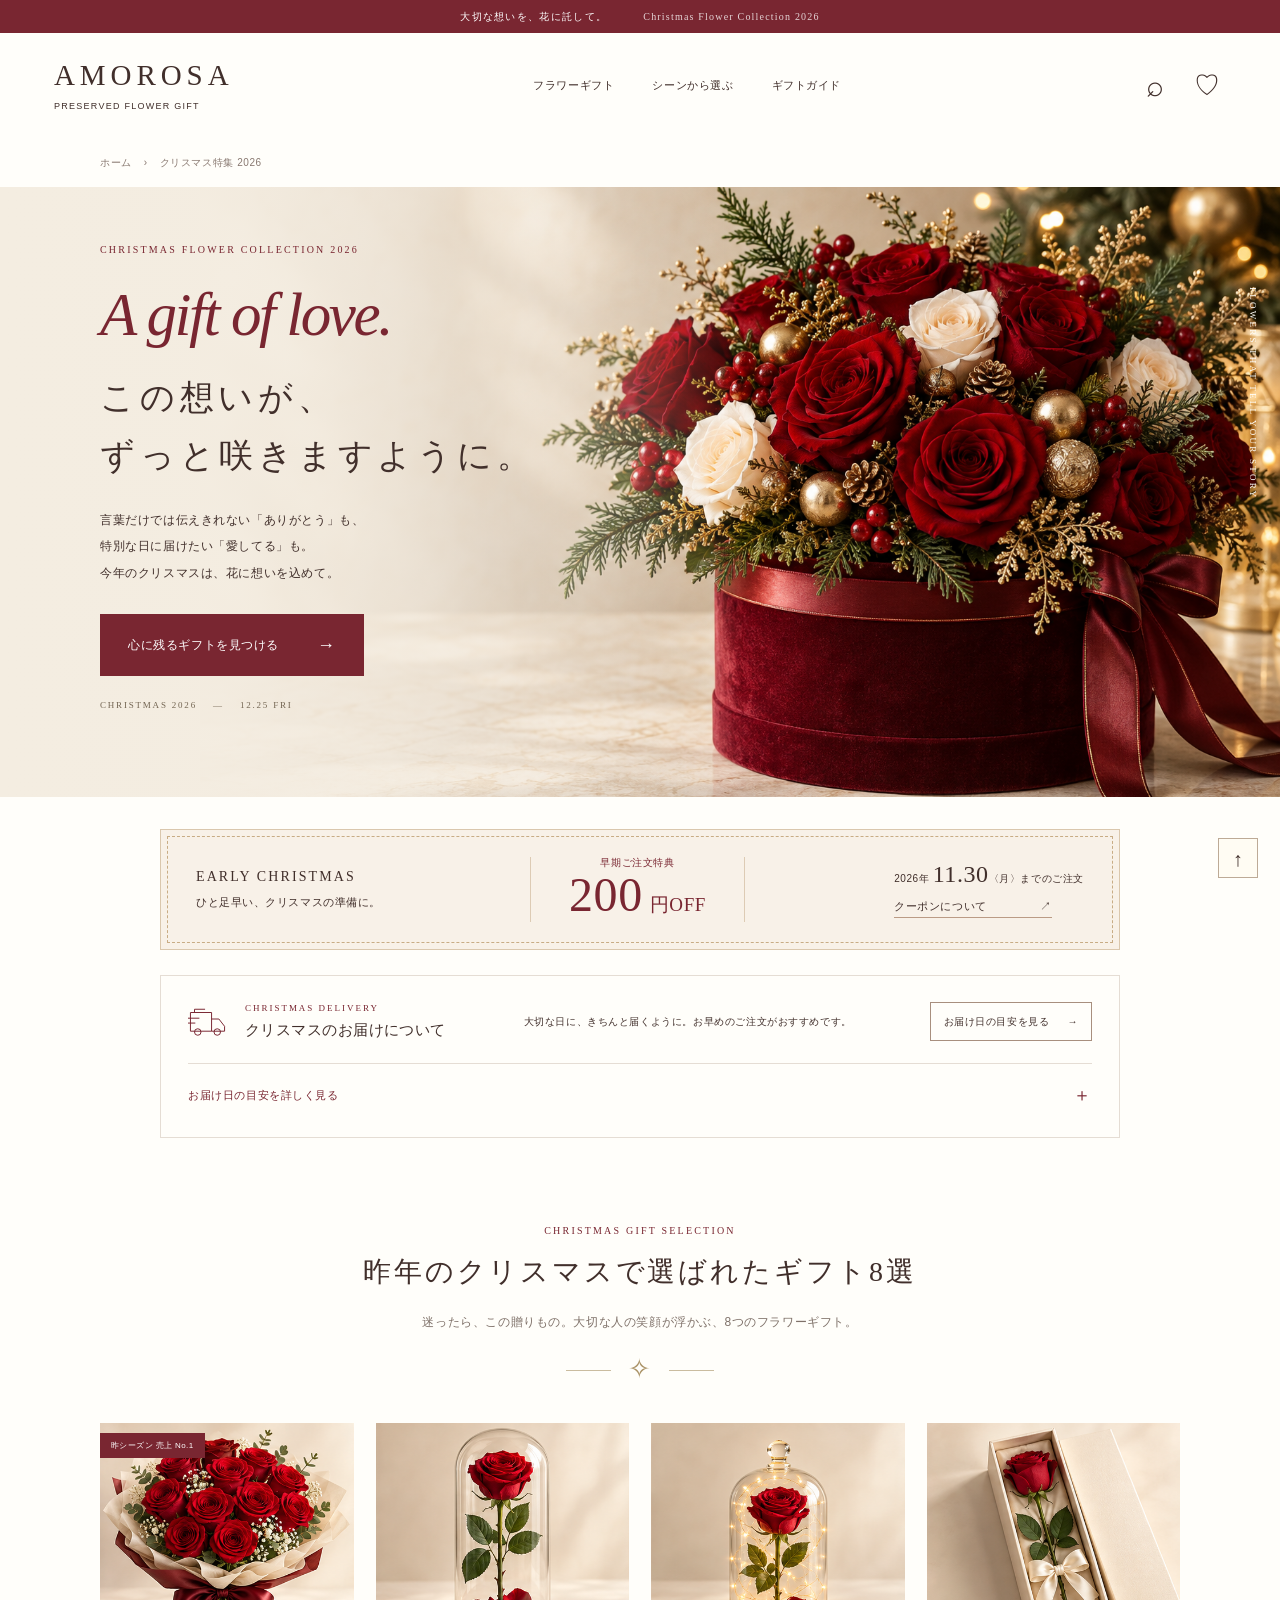
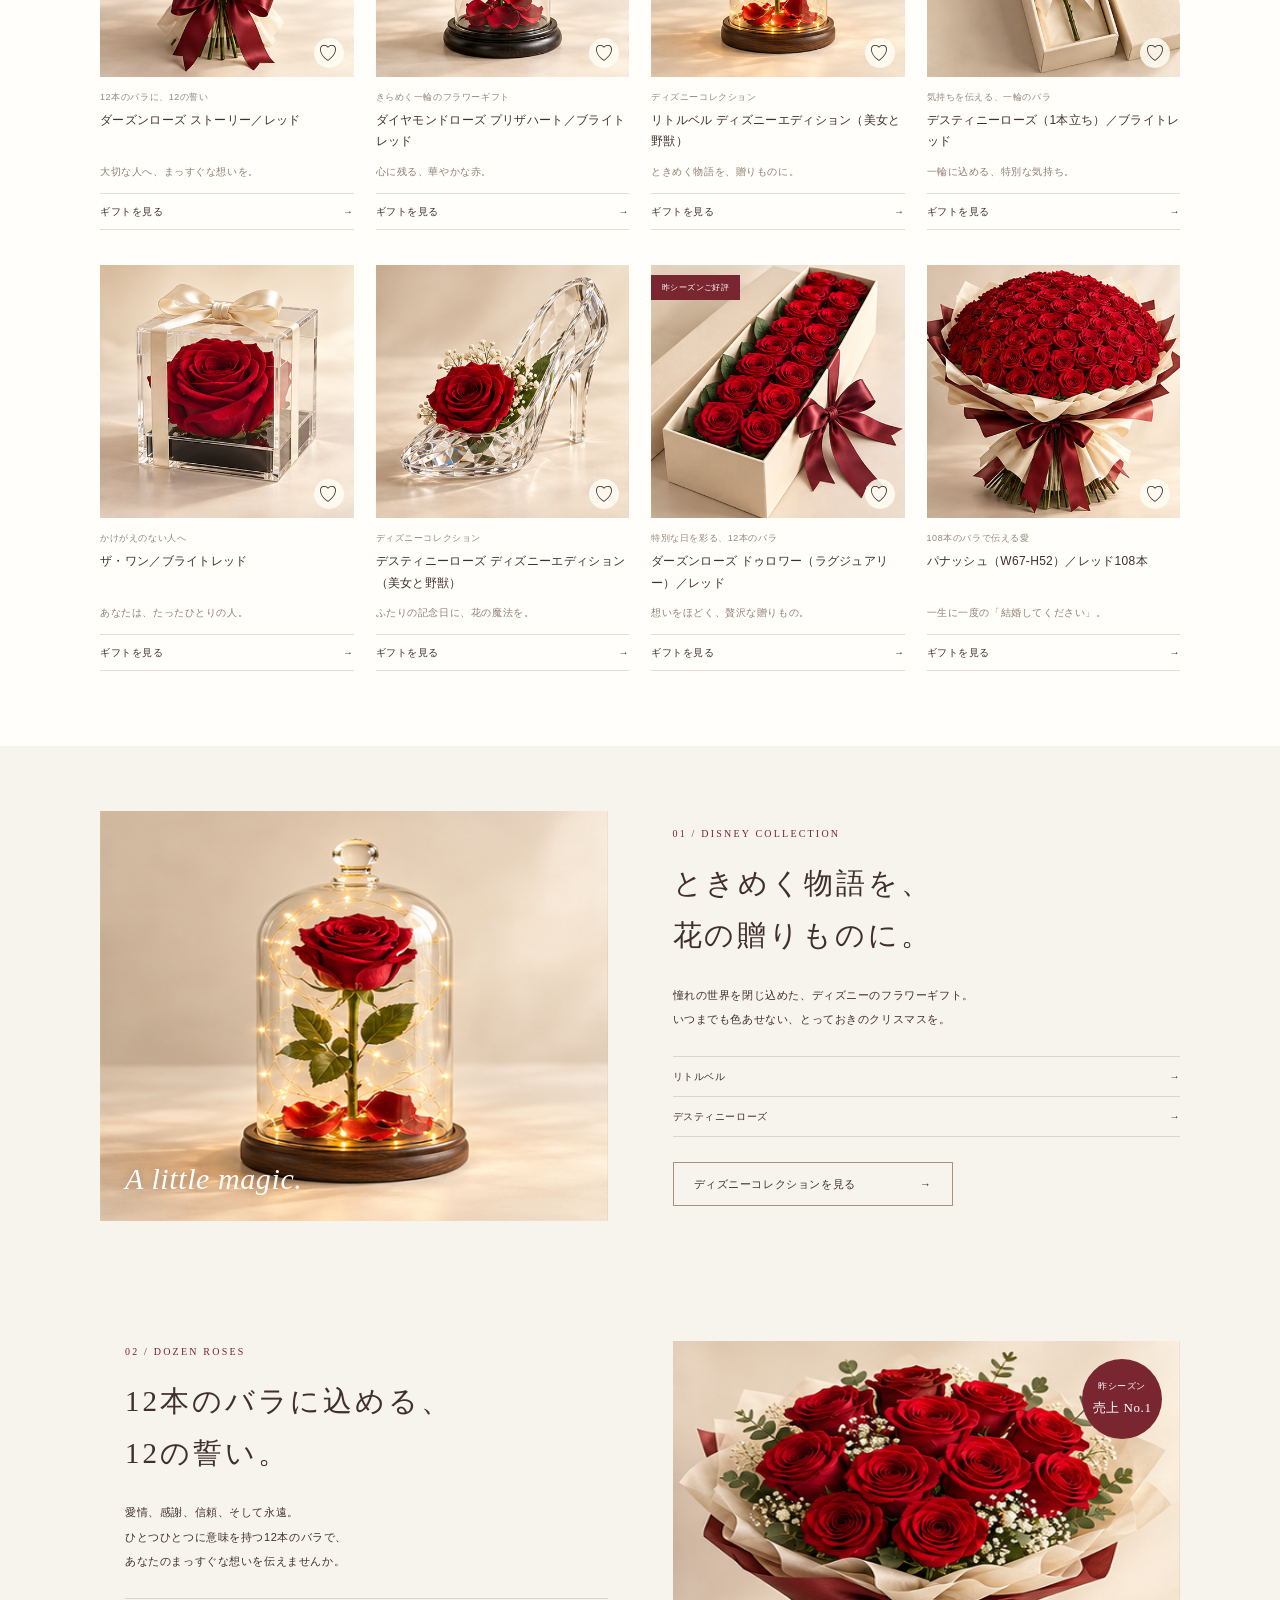
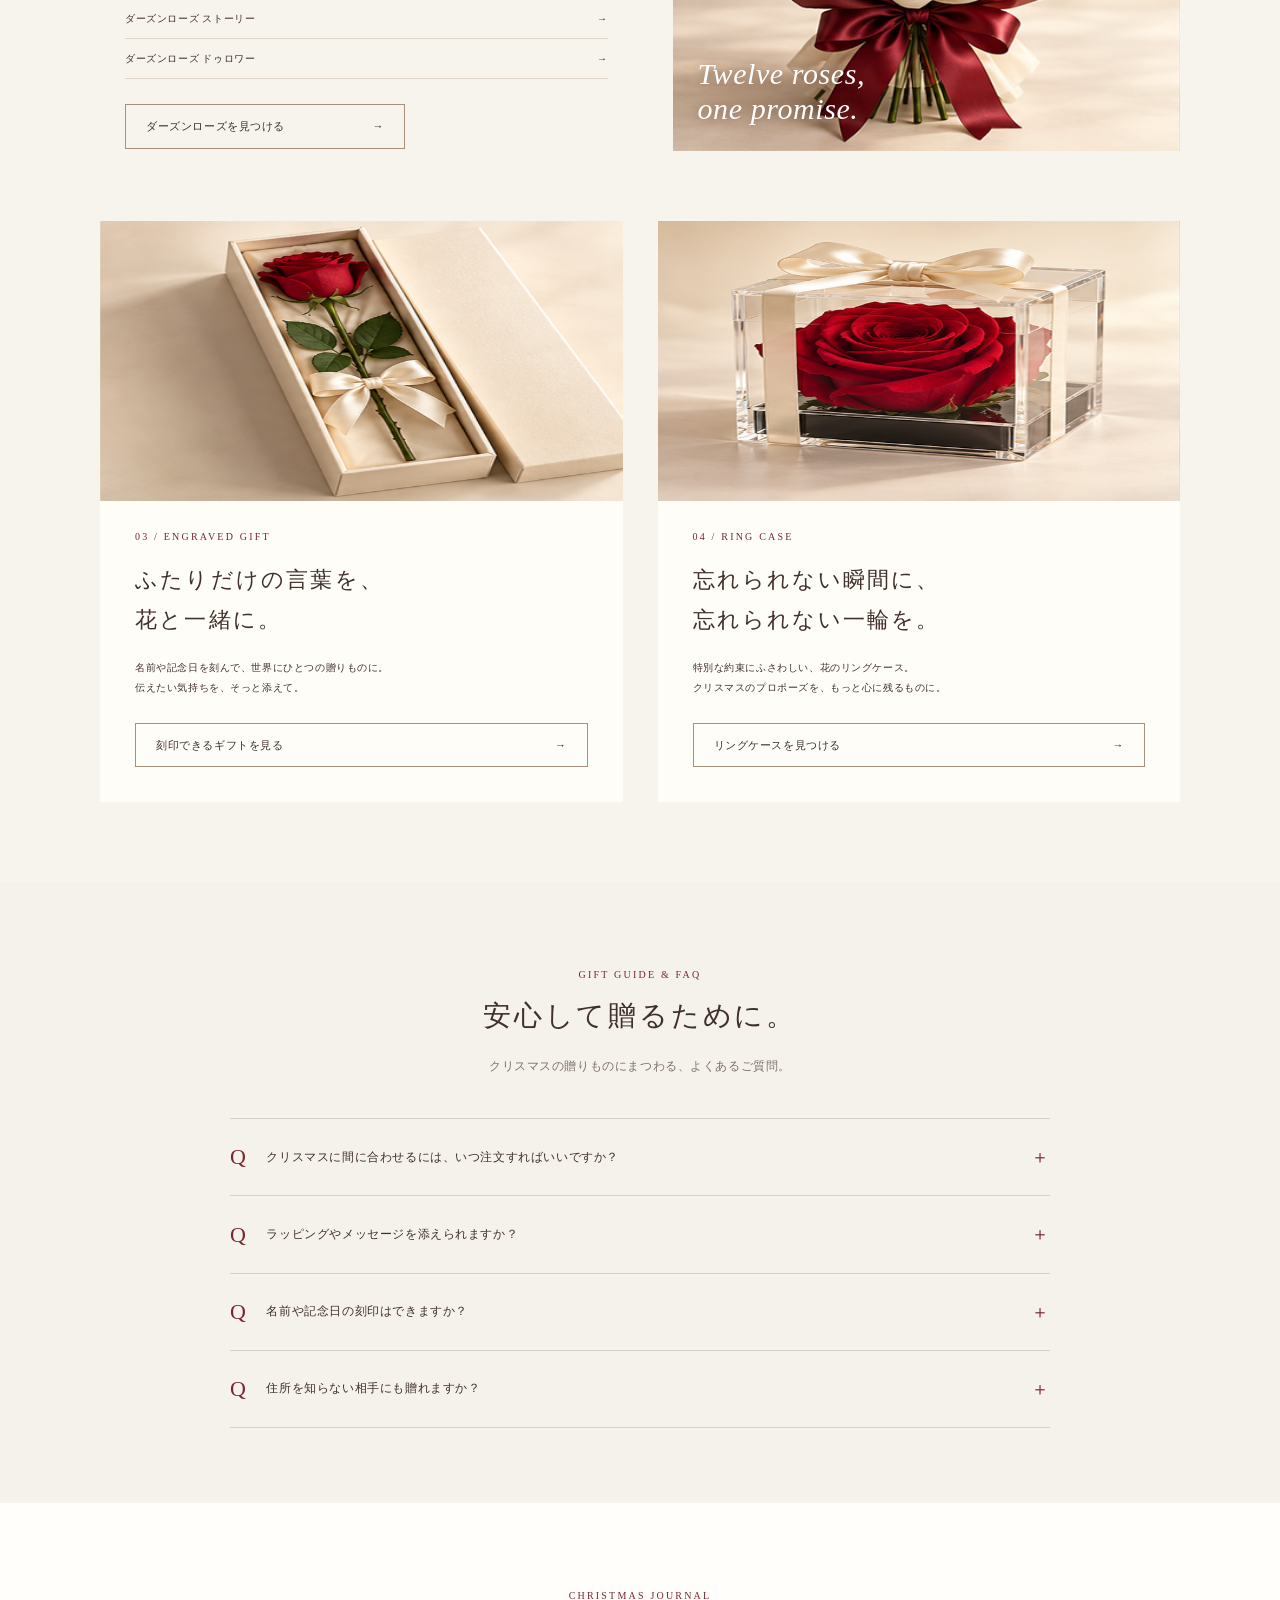
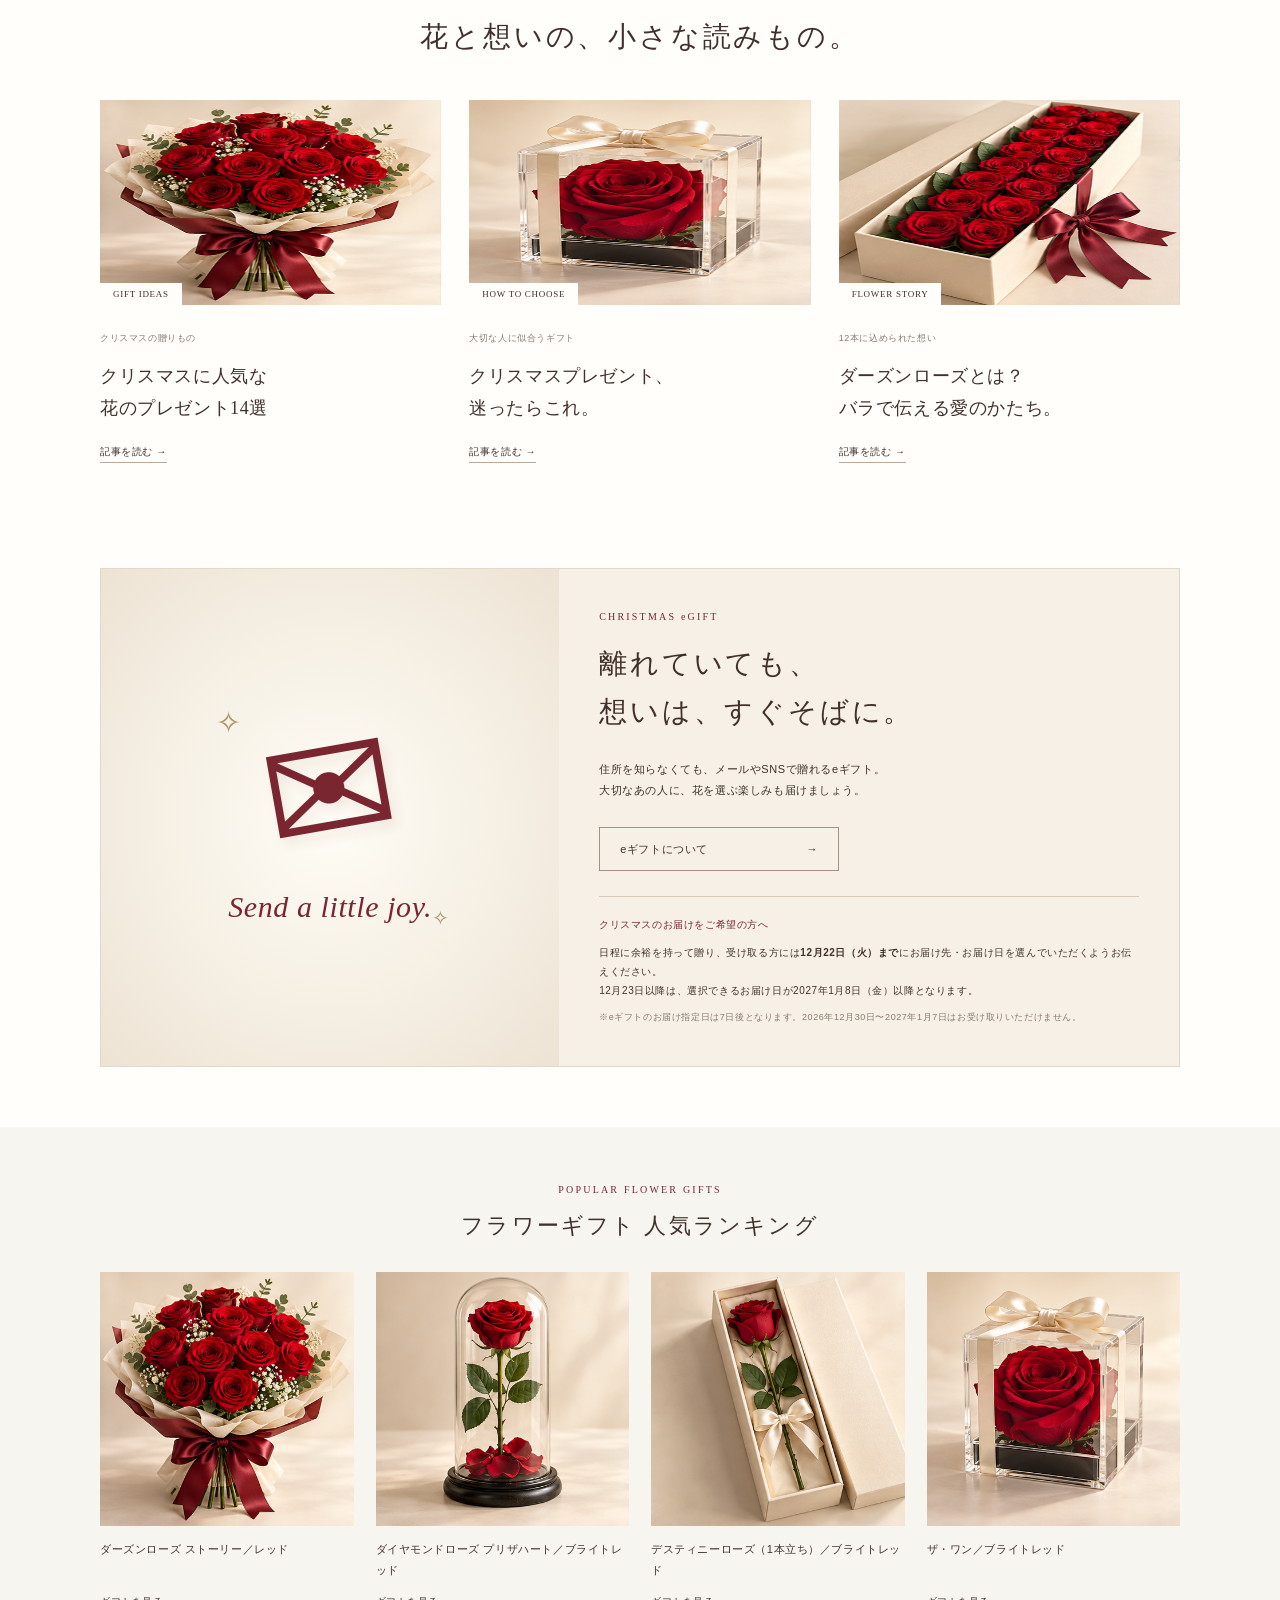
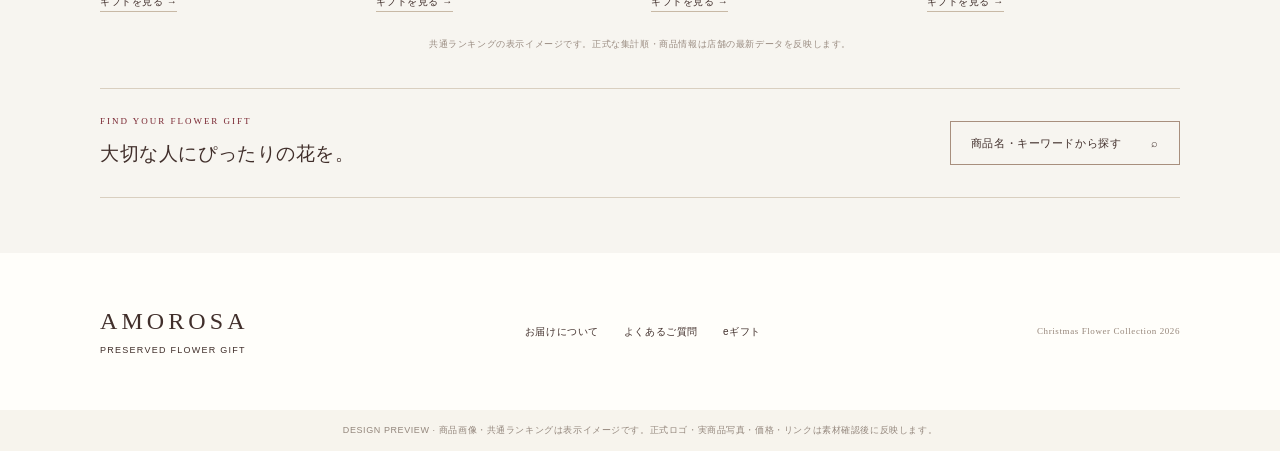
==== christmas-2026/index.html @ 13a24ecc "Add Christmas 2026 design and PC download package" ====
<!doctype html>
<html lang="ja">
<head>
  <meta charset="utf-8"><meta name="viewport" content="width=device-width,initial-scale=1">
  <title>クリスマスフラワーコレクション 2026｜AMOROSA</title>
  <meta name="description" content="大切な人に、心に残る花の贈りもの。クリスマスに選ばれたフラワーギフト8選から、特別な一輪まで。">
  <link rel="stylesheet" href="style.css"><script src="app.js" defer></script>
</head>
<body>
  <div class="announcement">大切な想いを、花に託して。 <span>Christmas Flower Collection 2026</span></div>
  <header class="site-header"><a class="wordmark" href="#top" aria-label="AMOROSA トップ">AMOROSA<span>PRESERVED FLOWER GIFT</span></a><nav aria-label="サイトメニュー"><a href="#gifts">フラワーギフト</a><a href="#disney">シーンから選ぶ</a><a href="#guide">ギフトガイド</a></nav><div class="header-actions"><button class="icon-button" aria-label="ページ内の商品を探す" data-search>⌕</button><button class="icon-button heart" aria-label="お気に入りを表示" data-favorites>♡<span id="favorite-count" hidden>0</span></button></div></header>
  <main id="top">
    <div class="breadcrumb wrap"><a href="#top">ホーム</a><span>›</span>クリスマス特集 2026</div>
    <section class="hero" aria-labelledby="hero-title"><div class="hero-photo"></div><div class="hero-copy"><p class="eyebrow">CHRISTMAS FLOWER COLLECTION 2026</p><p class="hero-script">A gift of love.</p><h1 id="hero-title">この想いが、<br>ずっと咲きますように。</h1><p class="hero-description">言葉だけでは伝えきれない「ありがとう」も、<br>特別な日に届けたい「愛してる」も。<br>今年のクリスマスは、花に想いを込めて。</p><a class="button red" href="#gifts">心に残るギフトを見つける <span>→</span></a><p class="hero-small">CHRISTMAS 2026 <span>—</span> 12.25 FRI</p></div><div class="vertical-note">FLOWERS THAT TELL YOUR STORY</div></section>
    <section class="coupon wrap" id="coupon" aria-label="早期特典クーポン"><div class="coupon-label">EARLY CHRISTMAS<span>ひと足早い、クリスマスの準備に。</span></div><div class="coupon-value"><span>早期ご注文特典</span><strong>200<small>円OFF</small></strong></div><div class="coupon-end"><p>2026年 <b>11.30</b>〈月〉までのご注文</p><button class="text-button" data-modal="coupon">クーポンについて <span>↗</span></button></div></section>
    <section class="delivery wrap" id="delivery"><div class="delivery-heading"><svg viewBox="0 0 48 40" aria-hidden="true"><path d="M3 8h26v23H3zm26 8h9l7 9v6H29M8 8V4h13M0 15h14M0 21h9"/><circle cx="12" cy="32" r="4"/><circle cx="36" cy="32" r="4"/></svg><div><p class="eyebrow">CHRISTMAS DELIVERY</p><h2>クリスマスのお届けについて</h2></div></div><p>大切な日に、きちんと届くように。<br class="mobile-only">お早めのご注文がおすすめです。</p><a class="outline-button" href="#delivery-details" data-delivery-open>お届け日の目安を見る <span>→</span></a><div id="express-note" class="express-note" hidden>お急ぎ便のご案内を掲載しています。対象地域・受付時間をご確認ください。<a href="#delivery-details" data-delivery-open>詳細を見る →</a></div><details class="delivery-disclosure" id="delivery-details"><summary>お届け日の目安を詳しく見る <span>＋</span></summary><p class="delivery-intro">12月25日（金）のお届けをご希望の方へ、ご注文日の目安をご案内します。</p><div class="delivery-table"><div class="table-caption"><h3>通常便のお届け目安</h3><span>12月25日（金）お届けの場合</span></div><div class="table-row"><span>お届け日を指定する</span><strong>12月20日（日）まで</strong><span>のご注文</span></div><div class="table-row"><span>お届け日を指定しない <small>お届けに1日かかる地域</small></span><strong>12月22日（火）</strong><span>のご注文</span></div><div class="table-row"><span>お届け日を指定しない <small>お届けに2日かかる地域</small></span><strong>12月21日（月）</strong><span>のご注文</span></div></div><div id="express-details" class="express-table" hidden><h3>お急ぎ便のお届け目安</h3><p>お届けに1日かかる地域：<b>12月24日（木）午前11時まで</b>のご注文</p><p>お届けに2日かかる地域：<b>12月23日（水）午前11時まで</b>のご注文</p></div><p class="fine-print">※上記は現時点での目安です。正式な受付日程は確定後にご案内します。<br>※お届けに3〜6日かかる遠隔地は、上記より前のご注文が必要です。地域・商品・配送状況により異なりますので、ご注文時に最新の情報をご確認ください。</p></details></section>
    <section class="gifts section wrap" id="gifts"><div class="section-title"><p class="eyebrow">CHRISTMAS GIFT SELECTION</p><h2>昨年のクリスマスで選ばれた<br class="mobile-only">ギフト8選</h2><p>迷ったら、この贈りもの。大切な人の笑顔が浮かぶ、8つのフラワーギフト。</p><span class="ornament">✧</span></div><div class="product-grid" id="gift-grid"></div></section>
    <div class="collections" id="collections">
      <section class="collection-section wrap" id="disney" data-collection="disney"><div class="collection-visual disney-visual"><div class="sprite tile-2"></div><span class="visual-word">A little magic.</span></div><div class="collection-copy"><p class="eyebrow">01 / DISNEY COLLECTION</p><h2>ときめく物語を、<br>花の贈りものに。</h2><p>憧れの世界を閉じ込めた、ディズニーのフラワーギフト。<br>いつまでも色あせない、とっておきのクリスマスを。</p><div class="mini-products"><button data-product="2">リトルベル <span>→</span></button><button data-modal="destiny">デスティニーローズ <span>→</span></button></div><button class="outline-button" data-modal="disney">ディズニーコレクションを見る <span>→</span></button></div></section>
      <section class="collection-section wrap reversed" id="dozen" data-collection="dozen"><div class="collection-visual"><div class="sprite tile-0"></div><span class="visual-word">Twelve roses,<br>one promise.</span><span class="collection-badge">昨シーズン<br><b>売上 No.1</b></span></div><div class="collection-copy"><p class="eyebrow">02 / DOZEN ROSES</p><h2>12本のバラに込める、<br>12の誓い。</h2><p>愛情、感謝、信頼、そして永遠。<br>ひとつひとつに意味を持つ12本のバラで、<br>あなたのまっすぐな想いを伝えませんか。</p><div class="mini-products"><button data-product="0">ダーズンローズ ストーリー <span>→</span></button><button data-product="6">ダーズンローズ ドゥロワー <span>→</span></button></div><button class="outline-button" data-modal="dozen">ダーズンローズを見つける <span>→</span></button></div></section>
      <section class="personal-section wrap" id="personal"><div class="personal-card"><div class="personal-photo"><div class="sprite tile-3"></div></div><div class="personal-copy"><p class="eyebrow">03 / ENGRAVED GIFT</p><h2>ふたりだけの言葉を、<br>花と一緒に。</h2><p>名前や記念日を刻んで、世界にひとつの贈りものに。<br>伝えたい気持ちを、そっと添えて。</p><button class="outline-button" data-modal="engraving">刻印できるギフトを見る <span>→</span></button></div></div><div class="personal-card"><div class="personal-photo"><div class="sprite tile-4"></div></div><div class="personal-copy"><p class="eyebrow">04 / RING CASE</p><h2>忘れられない瞬間に、<br>忘れられない一輪を。</h2><p>特別な約束にふさわしい、花のリングケース。<br>クリスマスのプロポーズを、もっと心に残るものに。</p><button class="outline-button" data-modal="ring">リングケースを見つける <span>→</span></button></div></div></section>
    </div>
    <section class="guide section" id="guide"><div class="wrap"><div class="section-title"><p class="eyebrow">GIFT GUIDE & FAQ</p><h2>安心して贈るために。</h2><p>クリスマスの贈りものにまつわる、よくあるご質問。</p></div><div class="faq-list"><details><summary>クリスマスに間に合わせるには、いつ注文すればいいですか？<span>＋</span></summary><p>お届け日指定の有無と地域により異なります。上記のお届け目安をご確認のうえ、余裕を持ってご注文ください。刻印・名入れ商品は制作日数も必要なため、商品ごとの案内もご確認ください。</p></details><details><summary>ラッピングやメッセージを添えられますか？<span>＋</span></summary><p>対応できるラッピングやメッセージサービスは商品により異なります。商品ごとのご案内と、ご注文時の選択項目をご確認ください。</p></details><details><summary>名前や記念日の刻印はできますか？<span>＋</span></summary><p>刻印に対応したギフトをご用意しています。文字数や制作日数は商品によって異なります。刻印・名入れをご希望の方は、日程に余裕を持ってお選びください。</p></details><details><summary>住所を知らない相手にも贈れますか？<span>＋</span></summary><p>対象商品のeギフトをご利用いただけます。クリスマスのお届けをご希望の方は、受け取る方にも早めにお届け先・お届け日を選んでいただくようお伝えください。<a href="#egift">eギフトのご案内を見る →</a></p></details></div></div></section>
    <section class="journal section wrap" id="journal"><div class="section-title"><p class="eyebrow">CHRISTMAS JOURNAL</p><h2>花と想いの、小さな読みもの。</h2></div><div class="journal-grid"><button class="journal-card" data-modal="article-flowers"><div class="journal-image"><div class="sprite tile-0"></div><span>GIFT IDEAS</span></div><div class="journal-copy"><small>クリスマスの贈りもの</small><h3>クリスマスに人気な<br>花のプレゼント14選</h3><span class="article-arrow">記事を読む →</span></div></button><button class="journal-card" data-modal="article-choose"><div class="journal-image"><div class="sprite tile-4"></div><span>HOW TO CHOOSE</span></div><div class="journal-copy"><small>大切な人に似合うギフト</small><h3>クリスマスプレゼント、<br>迷ったらこれ。</h3><span class="article-arrow">記事を読む →</span></div></button><button class="journal-card" data-modal="article-dozen"><div class="journal-image"><div class="sprite tile-6"></div><span>FLOWER STORY</span></div><div class="journal-copy"><small>12本に込められた想い</small><h3>ダーズンローズとは？<br>バラで伝える愛のかたち。</h3><span class="article-arrow">記事を読む →</span></div></button></div></section>
    <section class="egift wrap" id="egift"><div class="egift-visual"><span class="envelope">✉</span><span class="egift-script">Send a little joy.</span></div><div class="egift-copy"><p class="eyebrow">CHRISTMAS eGIFT</p><h2>離れていても、<br>想いは、すぐそばに。</h2><p>住所を知らなくても、メールやSNSで贈れるeギフト。<br>大切なあの人に、花を選ぶ楽しみも届けましょう。</p><button class="outline-button" data-modal="egift">eギフトについて <span>→</span></button><div class="egift-note"><b>クリスマスのお届けをご希望の方へ</b><p>日程に余裕を持って贈り、受け取る方には<b>12月22日（火）まで</b>にお届け先・お届け日を選んでいただくようお伝えください。<br>12月23日以降は、選択できるお届け日が2027年1月8日（金）以降となります。</p><p>※eギフトのお届け指定日は7日後となります。2026年12月30日〜2027年1月7日はお受け取りいただけません。</p></div></div></section>
    <section class="common-shopping" aria-label="サイト共通のショッピング案内"><div class="wrap"><div class="section-title"><p class="eyebrow">POPULAR FLOWER GIFTS</p><h2>フラワーギフト 人気ランキング</h2></div><div class="common-ranking" id="common-ranking"></div><p class="common-ranking-note">共通ランキングの表示イメージです。正式な集計順・商品情報は店舗の最新データを反映します。</p><div class="common-search"><div><p class="eyebrow">FIND YOUR FLOWER GIFT</p><h3>大切な人にぴったりの花を。</h3></div><button class="outline-button" data-search>商品名・キーワードから探す <span>⌕</span></button></div></div></section>
  </main>
  <footer><div class="wrap footer-inner"><a class="wordmark" href="#top">AMOROSA<span>PRESERVED FLOWER GIFT</span></a><nav><a href="#delivery-details">お届けについて</a><a href="#guide">よくあるご質問</a><a href="#egift">eギフト</a></nav><p>Christmas Flower Collection 2026</p></div><div class="design-note">DESIGN PREVIEW · 商品画像・共通ランキングは表示イメージです。正式ロゴ・実商品写真・価格・リンクは素材確認後に反映します。</div></footer>
  <button class="back-top" aria-label="ページ上部に戻る" data-top>↑</button>
  <dialog id="detail-dialog"><button class="dialog-close" aria-label="閉じる">×</button><div id="dialog-content"></div></dialog>
</body></html>
---- christmas-2026/style.css ----
:root{--red:#792631;--dark:#412f2b;--muted:#887870;--cream:#f7f3ed;--line:#e5ddd4;--gold:#a99164;--serif:'Noto Serif JP','Yu Mincho','Hiragino Mincho ProN',serif;--sans:'Noto Sans JP','Hiragino Kaku Gothic ProN','Yu Gothic',sans-serif}*{box-sizing:border-box}html{scroll-behavior:smooth;scroll-padding-top:30px}body{margin:0;color:var(--dark);background:#fffefa;font-family:var(--sans);font-size:13px;line-height:1.9;letter-spacing:.045em}button,a{-webkit-tap-highlight-color:transparent}a{color:inherit;text-decoration:none}button{font:inherit;letter-spacing:inherit;color:inherit;cursor:pointer}button:disabled{cursor:default}button:focus-visible,a:focus-visible,summary:focus-visible{outline:3px solid #b69b64;outline-offset:5px}button{border:0;background:none}button:hover,a:hover{color:var(--red)}button,a{transition:background .2s,color .2s,transform .3s}p,h1,h2,h3{margin-top:0}h1,h2,h3{font-family:var(--serif);font-weight:500}h2{font-size:28px;letter-spacing:.1em;line-height:1.65}.wrap{width:min(1080px,calc(100% - 72px));margin-inline:auto}.announcement{text-align:center;background:var(--red);color:white;font-size:10px;padding:7px 18px;letter-spacing:.13em}.announcement span{margin-left:32px;opacity:.8;font-family:Georgia,serif;letter-spacing:.12em}.site-header{height:105px;max-width:1320px;margin:auto;padding:0 54px;display:flex;align-items:center;justify-content:space-between;gap:40px}.wordmark{font:29px Georgia,serif;letter-spacing:.07em;line-height:1.1;white-space:nowrap}.wordmark span{display:block;font:9px var(--sans);letter-spacing:.2em;margin-top:10px}.site-header nav{display:flex;gap:38px;font-size:11px}.header-actions{display:flex;gap:20px;align-items:center}.icon-button{font:30px Georgia,serif;position:relative;padding:0 5px}.heart{font-size:26px}#favorite-count{position:absolute;right:-4px;top:-2px;background:var(--red);color:white;border-radius:50%;width:17px;height:17px;font:10px/17px sans-serif}.breadcrumb{font-size:10px;color:var(--muted);padding:15px 0}.breadcrumb span{padding:0 12px}.hero{height:610px;position:relative;overflow:hidden;max-width:1600px;margin:auto;background:#efe6d8}.hero-photo{position:absolute;inset:0;background:url('assets/christmas-hero.png') 100% 52%/auto 118% no-repeat}.hero-photo:after{content:'';position:absolute;inset:0;background:linear-gradient(90deg,#f4ede1 0%,#f4ede1f2 17%,#f4ede1bc 31%,#f4ede100 58%)}.hero-copy{position:relative;width:min(1080px,calc(100% - 72px));margin:auto;padding-top:55px}.eyebrow{font:10px/1.6 Georgia,serif;letter-spacing:.22em;color:var(--red);margin-bottom:15px}.hero-script{font:italic 61px/1.15 Georgia,serif;letter-spacing:-.04em;color:var(--red);margin:22px 0 19px}.hero h1{font-size:34px;line-height:1.7;letter-spacing:.14em;margin-bottom:22px}.hero-description{font-size:12px;line-height:2.2;margin-bottom:28px}.button{display:inline-flex;justify-content:space-between;align-items:center;gap:38px;padding:14px 28px;font-size:12px;min-width:260px}.red{background:var(--red);color:white}.red:hover{background:#60212b;color:white;transform:translateY(-2px)}.button span{font-size:18px}.hero-small{font:9px Georgia,serif;letter-spacing:.2em;margin-top:24px;color:#726451}.hero-small span{margin:0 12px}.vertical-note{position:absolute;right:22px;top:100px;writing-mode:vertical-rl;font:9px Georgia,serif;letter-spacing:.25em;color:#fffefa}.intro{text-align:center;padding:47px 0 30px}.intro p:last-child{font-family:var(--serif);font-size:15px;line-height:2.1;letter-spacing:.12em}.coupon{background:#f8f1e8;border:1px solid #dac7ad;outline:1px dashed #c8ac85;outline-offset:-8px;padding:27px 35px;display:flex;align-items:center;justify-content:space-between;gap:25px;max-width:960px}.coupon-label{font:14px Georgia,serif;letter-spacing:.15em}.coupon-label span{display:block;font:11px var(--sans);letter-spacing:.05em;margin-top:10px}.coupon-value{border-inline:1px solid #ddcbb4;padding:0 38px;color:var(--red);text-align:center;white-space:nowrap}.coupon-value>span{display:block;font-size:10px;line-height:1.2}.coupon-value strong{font:48px/1.1 Georgia,serif}.coupon-value small{font:19px var(--serif);margin-left:7px}.coupon-end{font-size:10px}.coupon-end p{margin:0 0 8px}.coupon-end b{font:24px Georgia,serif}.text-button{padding:0;border-bottom:1px solid #bb9b85;font-size:11px}.text-button span{margin-left:50px}.delivery{max-width:960px;border:1px solid var(--line);margin-top:25px;padding:25px 27px;display:flex;align-items:center;justify-content:space-between;gap:20px;flex-wrap:wrap}.delivery-heading{display:flex;align-items:center;gap:18px}.delivery-heading svg{width:39px;fill:none;stroke:var(--red);stroke-width:1.2}.delivery-heading .eyebrow{font-size:9px;margin-bottom:3px}.delivery h2{font-size:15px;letter-spacing:.03em;margin:0}.delivery>p{font-size:10px;line-height:1.9;margin:0}.outline-button{border:1px solid #a88f7e;padding:13px 20px;display:inline-flex;align-items:center;justify-content:space-between;gap:30px;font-size:11px;line-height:1.5}.outline-button:hover{background:var(--red);border-color:var(--red);color:white}.delivery .outline-button{font-size:10px;padding:11px 13px;gap:18px}.express-note{width:100%;padding-top:12px;border-top:1px solid var(--line);color:var(--red);font-size:11px}.express-note a{margin-left:15px;text-decoration:underline}[hidden]{display:none!important}.section-nav{display:grid;grid-template-columns:repeat(5,1fr);padding:35px 0 0;max-width:960px}.section-nav a{text-align:center;font-size:11px;line-height:1.5;border-right:1px solid var(--line)}.section-nav a:last-child{border:0}.section-nav a>span{display:block;font:30px/1.3 Georgia,serif;color:var(--gold);margin-bottom:8px}.section-nav small{display:block;font:8px Georgia,serif;letter-spacing:.1em;color:#9d8f82;margin-top:7px}.section{padding-top:85px;padding-bottom:75px}.section-title{text-align:center;margin-bottom:40px}.section-title .eyebrow{margin-bottom:10px}.section-title h2{margin-bottom:16px}.section-title>p:not(.eyebrow){font-size:12px;line-height:1.9;color:#7f7169}.ornament{display:block;color:var(--gold);font-size:27px;margin:22px auto 0;position:relative;line-height:1}.ornament:before,.ornament:after{content:'';display:inline-block;vertical-align:middle;width:45px;height:1px;background:#cabc9f;margin:0 17px}.product-grid{display:grid;grid-template-columns:repeat(4,1fr);gap:35px 22px}.product-card{position:relative;min-width:0}.product-visual{aspect-ratio:1;background:#efe5d7;position:relative;overflow:hidden}.sprite{width:100%;height:100%;background-image:url('assets/gift-collection.png');background-size:400% 200%;background-repeat:no-repeat;transition:transform .5s}.tile-0{background-position:0 0}.tile-1{background-position:33.333333% 0}.tile-2{background-position:66.666667% 0}.tile-3{background-position:100% 0}.tile-4{background-position:0 100%}.tile-5{background-position:33.333333% 100%}.tile-6{background-position:66.666667% 100%}.tile-7{background-position:100% 100%}.product-image-button{display:block;padding:0;width:100%;height:100%}.product-image-button:hover .sprite{transform:scale(1.04)}.product-favorite{position:absolute;right:10px;bottom:9px;background:#fffdf4de;border-radius:50%;width:30px;height:30px;font:20px/30px Georgia,serif;padding:0}.product-favorite[aria-pressed=true]{color:var(--red)}.product-badge{position:absolute;top:10px;left:0;padding:5px 11px;background:var(--red);color:white;font-size:8px;letter-spacing:.05em;z-index:1}.product-category{font-size:9px;color:#95867c;margin:12px 0 4px}.product-card h3{font:12px/1.8 var(--sans);margin-bottom:8px;min-height:44px;letter-spacing:.025em}.product-caption{color:#8f7e72;font-size:10px;margin-bottom:12px}.product-link{width:100%;padding:8px 0;border-block:1px solid var(--line);display:flex;justify-content:space-between;font-size:10px}.product-link:hover{background:#f6efe6}.collections{background:var(--cream);padding:80px 0}.collection-section{display:grid;grid-template-columns:1fr 1fr;align-items:center;margin-top:55px;gap:65px}.collection-visual{height:410px;position:relative;overflow:hidden}.collection-visual .sprite{background-size:400% 200%}.visual-word{position:absolute;bottom:25px;left:25px;font:italic 30px/1.15 Georgia,serif;color:white;text-shadow:0 1px 8px #532a2760}.collection-copy h2{font-size:29px;line-height:1.8;margin-bottom:21px}.collection-copy>p:not(.eyebrow){font-size:11px;line-height:2.2}.collection-copy .outline-button{margin-top:25px;min-width:280px}.mini-products{border-top:1px solid #ded4c7;margin-top:25px}.mini-products button{display:flex;justify-content:space-between;font-size:10px;width:100%;border-bottom:1px solid #ded4c7;padding:10px 0;text-align:left}.reversed .collection-visual{order:2}.reversed .collection-copy{order:1;padding-left:25px}.collection-badge{position:absolute;right:18px;top:18px;border-radius:50%;width:80px;height:80px;display:flex;flex-direction:column;align-items:center;justify-content:center;color:white;background:var(--red);font-size:9px}.collection-badge b{font-weight:400;font-family:var(--serif);font-size:13px}.personal-section{display:grid;grid-template-columns:1fr 1fr;gap:35px;margin-top:70px}.personal-card{background:#fffdf8}.personal-photo{height:280px;overflow:hidden}.personal-copy{padding:28px 35px 35px}.personal-copy h2{font-size:22px;line-height:1.8}.personal-copy p:not(.eyebrow){font-size:10px;line-height:2}.personal-copy .outline-button{width:100%;margin-top:15px}.delivery-details{max-width:880px}.delivery-table{border:1px solid var(--line)}.table-caption{display:flex;justify-content:space-between;align-items:center;background:#7b333b;color:white;padding:17px 25px}.table-caption h3{font-family:var(--sans);font-size:13px;margin:0}.table-caption span{font-size:10px}.table-row{display:grid;grid-template-columns:1.5fr 1fr .5fr;gap:10px;align-items:center;padding:17px 25px;border-top:1px solid var(--line);font-size:12px}.table-row small{display:block;font-size:10px;color:var(--muted)}.table-row strong{font-size:16px;color:var(--red);font-weight:500}.table-row>span:last-child{font-size:10px}.fine-print{font-size:10px;line-height:2;color:var(--muted);margin:15px 0 0}.express-table{background:#f8f0e8;padding:20px 25px;margin-top:20px}.express-table h3{font-size:16px}.express-table p{font-size:11px}.guide{background:#f5f2ec}.faq-list{max-width:820px;margin:auto;border-top:1px solid #d8cfc4}.faq-list details{border-bottom:1px solid #d8cfc4}.faq-list summary{cursor:pointer;padding:21px 0;display:flex;align-items:center;gap:20px;font-size:12px;list-style:none}.faq-list summary::-webkit-details-marker{display:none}.faq-list summary:before{content:'Q';font:22px Georgia,serif;color:var(--red)}.faq-list summary>span{margin-left:auto;font-size:18px;font-weight:300;color:var(--red)}.faq-list details[open] summary>span{transform:rotate(45deg)}.faq-list details>p{font-size:11px;padding:0 30px 12px 37px;line-height:2.1}.faq-list details>p a{display:block;margin-top:10px;text-decoration:underline}.journal-grid{display:grid;grid-template-columns:repeat(3,1fr);gap:28px}.journal-card{text-align:left;padding:0;display:block}.journal-image{height:205px;position:relative;overflow:hidden}.journal-image>span{position:absolute;bottom:0;left:0;background:#fffefa;padding:6px 13px;font:9px Georgia,serif;letter-spacing:.08em}.journal-card:hover .sprite{transform:scale(1.04)}.journal-copy{padding:20px 0}.journal-copy>small{font-size:9px;color:var(--muted)}.journal-copy h3{font-size:18px;line-height:1.8;margin:10px 0 14px}.article-arrow{font-size:10px;border-bottom:1px solid #bba899;padding-bottom:5px}.egift{display:grid;grid-template-columns:.85fr 1.15fr;border:1px solid #e4d9c9;margin-top:10px;margin-bottom:80px;background:#f6f0e7}.egift-visual{display:flex;align-items:center;justify-content:center;flex-direction:column;background:radial-gradient(ellipse at center,#fffdf6,#ede3d4);min-height:440px;position:relative}.egift-visual:before,.egift-visual:after{content:'✧';position:absolute;color:var(--gold);font-size:30px;left:25%;top:25%}.egift-visual:after{left:auto;right:24%;top:auto;bottom:26%;font-size:20px}.envelope{color:var(--red);font:160px/1 Georgia,serif;text-shadow:3px 8px 12px #6c302215;transform:rotate(-10deg)}.egift-script{font:italic 30px Georgia,serif;color:var(--red);margin-top:18px}.egift-copy{padding:40px}.egift-copy h2{font-size:28px;line-height:1.7}.egift-copy>p:not(.eyebrow){font-size:11px}.egift-copy .outline-button{margin:15px 0 25px;min-width:240px}.egift-note{border-top:1px solid #d8c8b5;padding-top:18px;font-size:10px;line-height:1.9}.egift-note>b{color:var(--red);font-weight:500}.egift-note p{margin:9px 0 0}.egift-note p:last-child{font-size:9px;color:#88796c}.closing{padding:65px 20px 75px;text-align:center;background:#efe9df}.closing-script{font:italic 47px Georgia,serif;letter-spacing:-.03em;color:var(--red);margin:20px 0}.closing>p:not(.eyebrow):not(.closing-script){font-size:12px}.closing .button{margin-top:20px}.footer-inner{padding:55px 0;display:flex;justify-content:space-between;align-items:center;gap:30px}.footer-inner .wordmark{font-size:24px}.footer-inner nav{display:flex;gap:25px;font-size:10px}.footer-inner>p{font:9px Georgia,serif;color:#96867a;margin:0}.design-note{padding:12px 20px;text-align:center;background:#f7f4ed;color:#94877d;font-size:9px}.back-top{position:fixed;right:22px;bottom:22px;border:1px solid #bdaa96;background:#fffcf2dd;width:40px;height:40px;font-size:20px;z-index:5}.mobile-only{display:none}dialog{width:min(520px,calc(100% - 36px));max-height:85vh;border:1px solid #d5c7b5;background:#fffdf7;padding:38px;color:var(--dark);box-shadow:0 20px 80px #0002}dialog::backdrop{background:#25161188;backdrop-filter:blur(4px)}.dialog-close{position:absolute;right:10px;top:5px;font-size:28px;padding:0 10px}.dialog-product-image{aspect-ratio:1;max-width:260px;margin:0 auto 25px}.dialog-title{font-size:21px;line-height:1.7;margin-top:10px}.dialog-text{font-size:12px;line-height:2}.dialog-note{background:#f2ebe1;padding:16px;font-size:11px;margin:20px 0 0}.favorite-list{list-style:none;padding:0}.favorite-list button{text-align:left;width:100%;padding:12px 0;border-bottom:1px solid var(--line)}.dialog-search{width:100%;border:1px solid #c8bba9;padding:12px;font:inherit;background:white;margin:10px 0 15px}.search-results button{text-align:left;display:block;padding:12px 0;border-bottom:1px solid var(--line);width:100%;font-size:12px}.search-results>p{font-size:12px}
@media(min-width:1450px){.hero-photo{background-size:auto 140%;background-position:100% 48%}.hero-photo:after{background:linear-gradient(90deg,#f4ede1 0%,#f4ede1f0 20%,#f4ede1aa 36%,transparent 62%)}}
@media(max-width:1000px){.site-header{padding:0 35px;gap:25px}.site-header nav{gap:20px}.hero-photo{background-position:75% center}.hero-photo:after{background:linear-gradient(90deg,#f4ede1f5,#f4ede1e6 20%,#f4ede180 45%,transparent 80%)}.hero-copy{padding-top:60px}.hero h1{font-size:30px}.hero-script{font-size:54px}.coupon{padding:25px}.coupon-value{padding:0 20px}.coupon-label{font-size:11px}.coupon-label span{font-size:9px}.coupon-end b{font-size:22px}.delivery>p{display:none}.collection-section{gap:35px}.collection-visual{height:350px}.collection-copy h2{font-size:25px}.collection-copy>p:not(.eyebrow){font-size:10px}.collection-copy .outline-button{min-width:230px}.personal-copy{padding:25px}.personal-copy h2{font-size:20px}.personal-photo{height:240px}.egift-copy{padding:30px}.footer-inner>p{display:none}}
@media(max-width:640px){body{font-size:12px}.wrap{width:calc(100% - 36px)}.announcement{font-size:9px;padding:7px 10px}.announcement span{display:none}.site-header{height:82px;padding:0 22px;gap:15px}.wordmark{font-size:25px}.wordmark span{font-size:8px;margin-top:7px}.site-header nav{display:none}.header-actions{gap:13px}.breadcrumb{font-size:9px;padding:11px 0}.hero{height:750px}.hero-photo{inset:0 0 auto;height:420px;background-size:auto 115%;background-position:65% 50%}.hero-photo:after{background:linear-gradient(0deg,#f1e9dc 0%,#f1e9dc00 27%)}.hero-copy{width:calc(100% - 42px);padding-top:365px;text-align:center}.hero .eyebrow{font-size:9px;margin-bottom:12px}.hero-script{font-size:44px;margin:0 0 10px;line-height:1.1}.hero h1{font-size:25px;line-height:1.65;margin-bottom:14px}.hero-description{font-size:10px;line-height:2; margin-bottom:18px}.hero .button{font-size:11px;padding:11px 22px;min-width:260px}.hero-small{font-size:8px;margin-top:18px}.vertical-note{font-size:8px;right:12px;top:24px}.intro{padding:35px 0 21px}.intro .eyebrow{font-size:8px}.intro p:last-child{font-size:12px}.coupon{display:grid;grid-template-columns:1fr 1fr;gap:15px 8px;padding:25px 21px;outline-offset:-6px}.coupon-label{font-size:10px;letter-spacing:.06em}.coupon-label span{font-size:9px;line-height:1.8;max-width:130px}.coupon-value{border-right:0;padding:0 0 0 12px}.coupon-value strong{font-size:42px}.coupon-value small{font-size:16px}.coupon-end{grid-column:1/-1;border-top:1px solid #ddcbb4;padding-top:12px;display:flex;justify-content:space-between;gap:8px;align-items:center}.coupon-end p{font-size:9px;margin:0}.coupon-end b{font-size:20px}.text-button{font-size:9px}.text-button span{margin-left:10px}.delivery{padding:20px;margin-top:18px;gap:18px;justify-content:center}.delivery-heading{gap:14px;width:100%;justify-content:center}.delivery h2{font-size:14px}.delivery-heading .eyebrow{font-size:8px}.delivery>p{display:block;text-align:center;font-size:10px;width:100%}.delivery .outline-button{width:100%;font-size:10px;padding:11px 16px}.express-note{font-size:10px}.section-nav{padding-top:28px;grid-template-columns:repeat(5,1fr);width:calc(100% - 20px)}.section-nav a{font-size:8px;letter-spacing:0;padding:0 2px}.section-nav small{font-size:6px;letter-spacing:0}.section-nav a>span{font-size:25px;margin-bottom:6px}.section{padding-top:55px;padding-bottom:45px}.section-title{margin-bottom:28px}.section-title .eyebrow{font-size:8px}.section-title h2{font-size:22px;line-height:1.6;margin-bottom:12px;letter-spacing:.06em}.section-title>p:not(.eyebrow){font-size:10px;line-height:2;max-width:300px;margin-inline:auto}.ornament{font-size:22px;margin-top:19px}.product-grid{grid-template-columns:repeat(2,1fr);gap:25px 13px}.product-category{font-size:8px;margin-top:10px}.product-card h3{font-size:10px;line-height:1.8;min-height:37px}.product-caption{font-size:9px;margin-bottom:10px}.product-link{font-size:9px}.product-badge{font-size:7px;top:8px;padding:4px 7px}.product-favorite{width:26px;height:26px;font-size:18px;line-height:26px;bottom:8px;right:8px}.collections{padding:50px 0}.collections>.section-title{padding:0 18px}.collections>.section-title h2{font-size:20px}.collection-section{grid-template-columns:1fr;gap:25px;margin-top:38px}.collection-visual{height:auto;aspect-ratio:1.1}.visual-word{font-size:28px;left:22px;bottom:22px}.collection-copy{padding:0 12px}.collection-copy h2{font-size:25px;margin-bottom:15px;line-height:1.65}.collection-copy>p:not(.eyebrow){font-size:11px}.collection-copy .outline-button{width:100%;margin-top:20px}.mini-products{margin-top:20px}.mini-products button{font-size:10px}.reversed .collection-visual{order:0}.reversed .collection-copy{order:0;padding-left:12px}.collection-badge{width:70px;height:70px;font-size:8px}.collection-badge b{font-size:12px}.personal-section{grid-template-columns:1fr;margin-top:38px;gap:25px}.personal-photo{height:auto;aspect-ratio:1.4}.personal-copy{padding:25px}.personal-copy h2{font-size:23px;margin-bottom:15px}.personal-copy p:not(.eyebrow){font-size:11px}.table-caption{padding:15px;display:block}.table-caption h3{font-size:12px;margin-bottom:5px}.table-caption span{font-size:9px}.table-row{grid-template-columns:1fr auto;gap:5px;padding:15px}.table-row>span:first-child{font-size:10px}.table-row small{font-size:8px}.table-row strong{font-size:13px}.table-row>span:last-child{grid-column:2;font-size:8px;text-align:right}.fine-print{font-size:9px}.express-table{padding:16px}.express-table p{font-size:10px}.faq-list summary{font-size:10px;gap:12px;padding:18px 0;line-height:1.9}.faq-list summary:before{font-size:20px}.faq-list details>p{font-size:10px;padding-left:27px;padding-right:15px}.journal-grid{grid-template-columns:1fr;gap:25px}.journal-card{display:grid;grid-template-columns:1fr 1fr;gap:18px;align-items:center}.journal-image{height:auto;aspect-ratio:1}.journal-image>span{font-size:7px;padding:4px 8px}.journal-copy{padding:0}.journal-copy>small{font-size:8px}.journal-copy h3{font-size:14px;line-height:1.8;margin:8px 0 13px}.article-arrow{font-size:9px}.egift{grid-template-columns:1fr;margin-top:5px;margin-bottom:45px}.egift-visual{min-height:220px}.envelope{font-size:110px}.egift-script{font-size:27px;margin-top:5px}.egift-visual:before{top:22%;left:22%;font-size:22px}.egift-copy{padding:28px 24px}.egift-copy h2{font-size:25px}.egift-copy>p:not(.eyebrow){font-size:10px}.egift-copy .outline-button{width:100%;min-width:0}.egift-note{font-size:9px}.egift-note p:last-child{font-size:8px}.closing{padding:45px 18px}.closing .eyebrow{font-size:8px}.closing-script{font-size:36px}.closing>p:not(.eyebrow):not(.closing-script){font-size:10px}.closing .button{font-size:11px}.footer-inner{flex-direction:column;gap:25px;padding:40px 0}.footer-inner .wordmark{text-align:center}.footer-inner nav{font-size:9px;gap:22px}.design-note{font-size:8px;line-height:1.9;padding:12px 25px}.back-top{right:12px;bottom:12px;width:34px;height:34px;font-size:18px}.mobile-only{display:block}dialog{padding:32px 24px}.dialog-title{font-size:19px}.dialog-text{font-size:11px}}
.coupon{margin-top:32px}.wordmark{letter-spacing:.17em}.wordmark span{letter-spacing:.14em}.delivery-disclosure{flex:0 0 100%;max-width:100%;margin:0;border-top:1px solid var(--line);padding-top:14px}.delivery-disclosure>summary{display:flex;align-items:center;justify-content:space-between;font-size:11px;cursor:pointer;list-style:none;color:var(--red)}.delivery-disclosure>summary::-webkit-details-marker{display:none}.delivery-disclosure>summary span{font-size:18px}.delivery-disclosure[open]>summary span{transform:rotate(45deg)}.delivery-intro{font-size:10px;margin:18px 0}.delivery-disclosure .table-row{padding:15px 20px}.delivery-disclosure .table-caption{padding:14px 20px}.delivery-disclosure .fine-print{font-size:9px}.collections{padding-top:0}.collections>.collection-section:first-child{margin-top:0}.collection-section{padding-top:65px}.personal-section{padding-bottom:0}.common-shopping{background:#f7f5f0;padding:55px 0}.common-shopping .section-title{margin-bottom:28px}.common-shopping .section-title h2{font-size:22px}.common-ranking{display:grid;grid-template-columns:repeat(4,1fr);gap:22px}.common-rank-card{padding:0;text-align:left}.common-rank-image{aspect-ratio:1;overflow:hidden}.common-rank-card h3{font:11px/1.9 var(--sans);margin:13px 0 8px;min-height:42px}.common-rank-card>span{font-size:10px;border-bottom:1px solid #c8b9a6;padding-bottom:4px}.common-rank-card:hover .sprite{transform:scale(1.04)}.common-ranking-note{font-size:9px;color:#998b80;text-align:center;margin:22px 0 35px}.common-search{display:flex;justify-content:space-between;align-items:center;border-block:1px solid #d9cfc0;padding:25px 0;gap:20px}.common-search .eyebrow{font-size:9px;margin-bottom:8px}.common-search h3{font-size:19px;margin:0}.egift{margin-bottom:60px}
@media(max-width:640px){.coupon{margin-top:24px}.delivery-disclosure>summary{font-size:10px}.delivery-disclosure .table-row{padding:13px 12px}.delivery-disclosure .table-caption{padding:12px}.delivery-disclosure .fine-print{font-size:8px}.collection-section{padding-top:35px}.collections{padding-top:0}.common-shopping{padding:40px 0}.common-shopping .section-title h2{font-size:19px}.common-ranking{grid-template-columns:repeat(2,1fr);gap:22px 13px}.common-rank-card h3{font-size:10px;min-height:38px}.common-rank-card>span{font-size:9px}.common-ranking-note{font-size:8px;margin:20px 0 25px}.common-search{flex-direction:column;align-items:stretch;gap:18px}.common-search h3{font-size:17px}.common-search .outline-button{width:100%}.egift{margin-bottom:40px}}
@media(prefers-reduced-motion:reduce){html{scroll-behavior:auto}*,*:before,*:after{transition:none!important}}
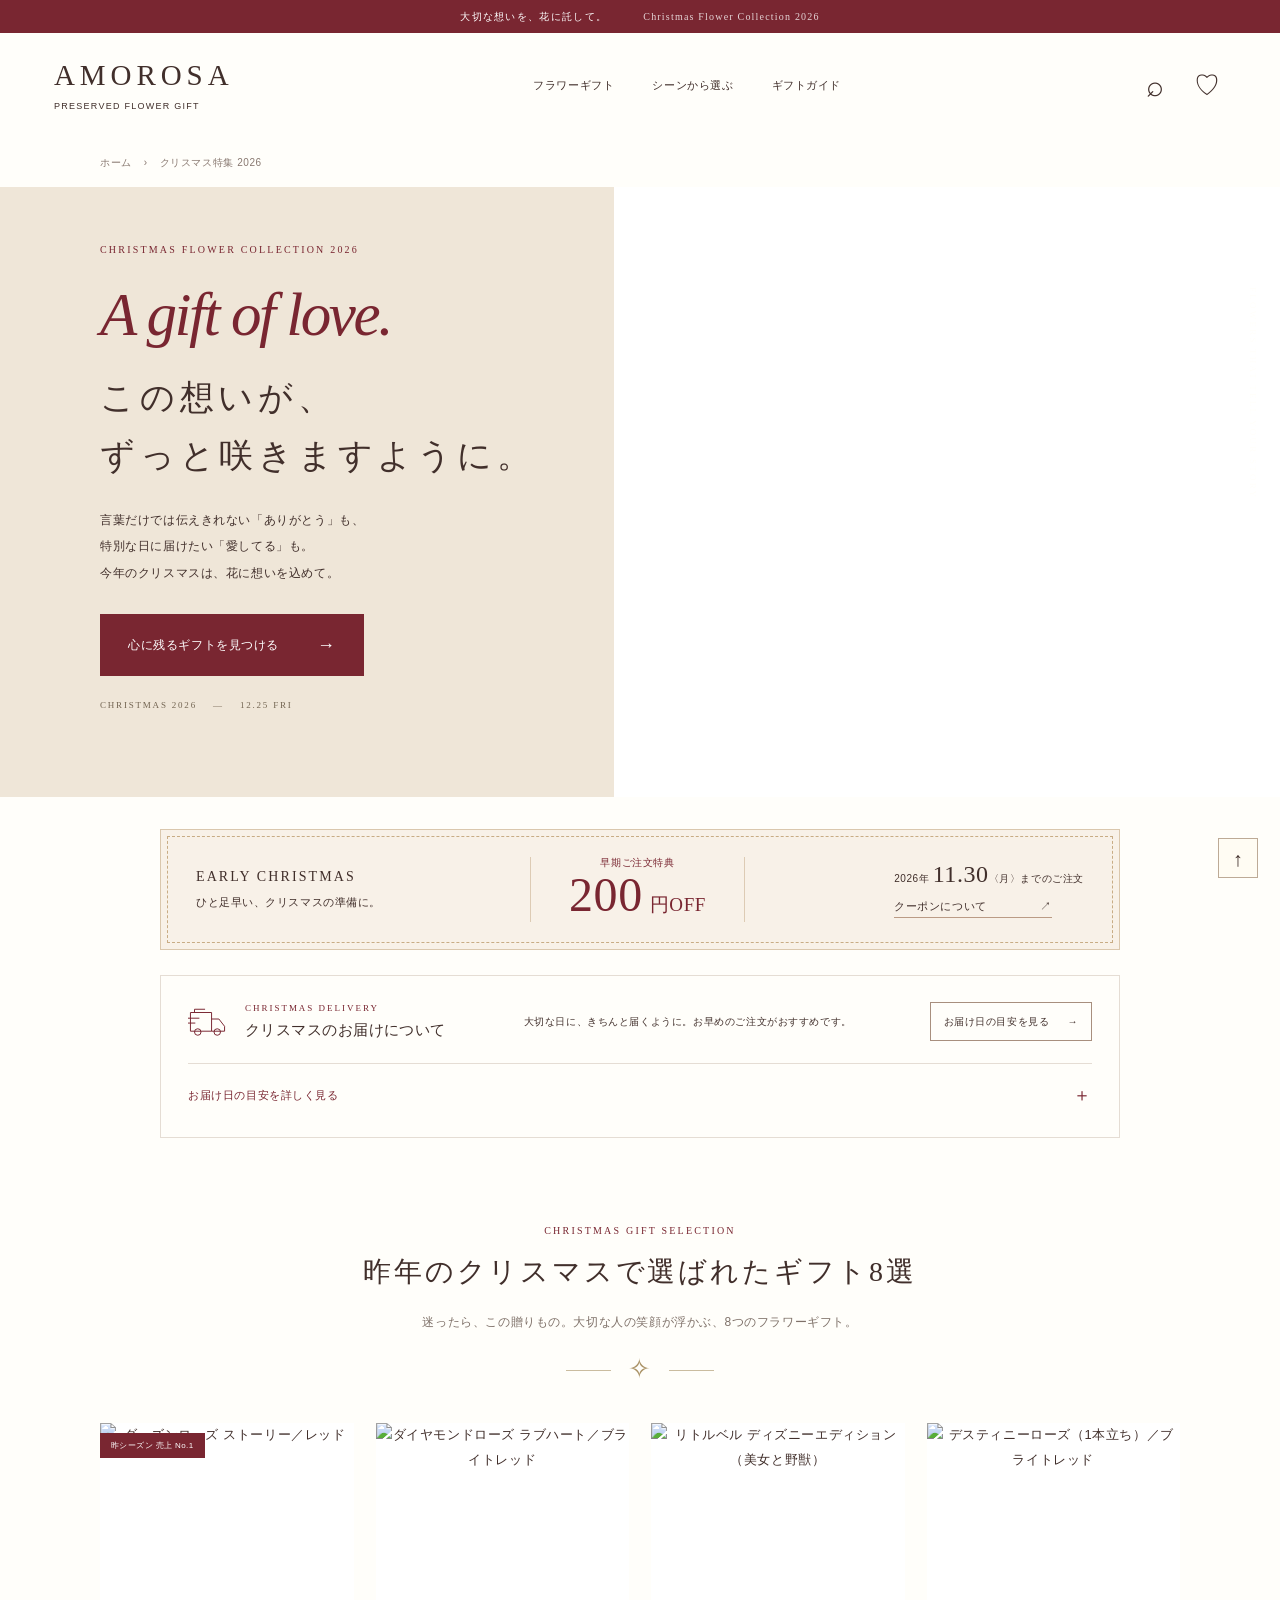
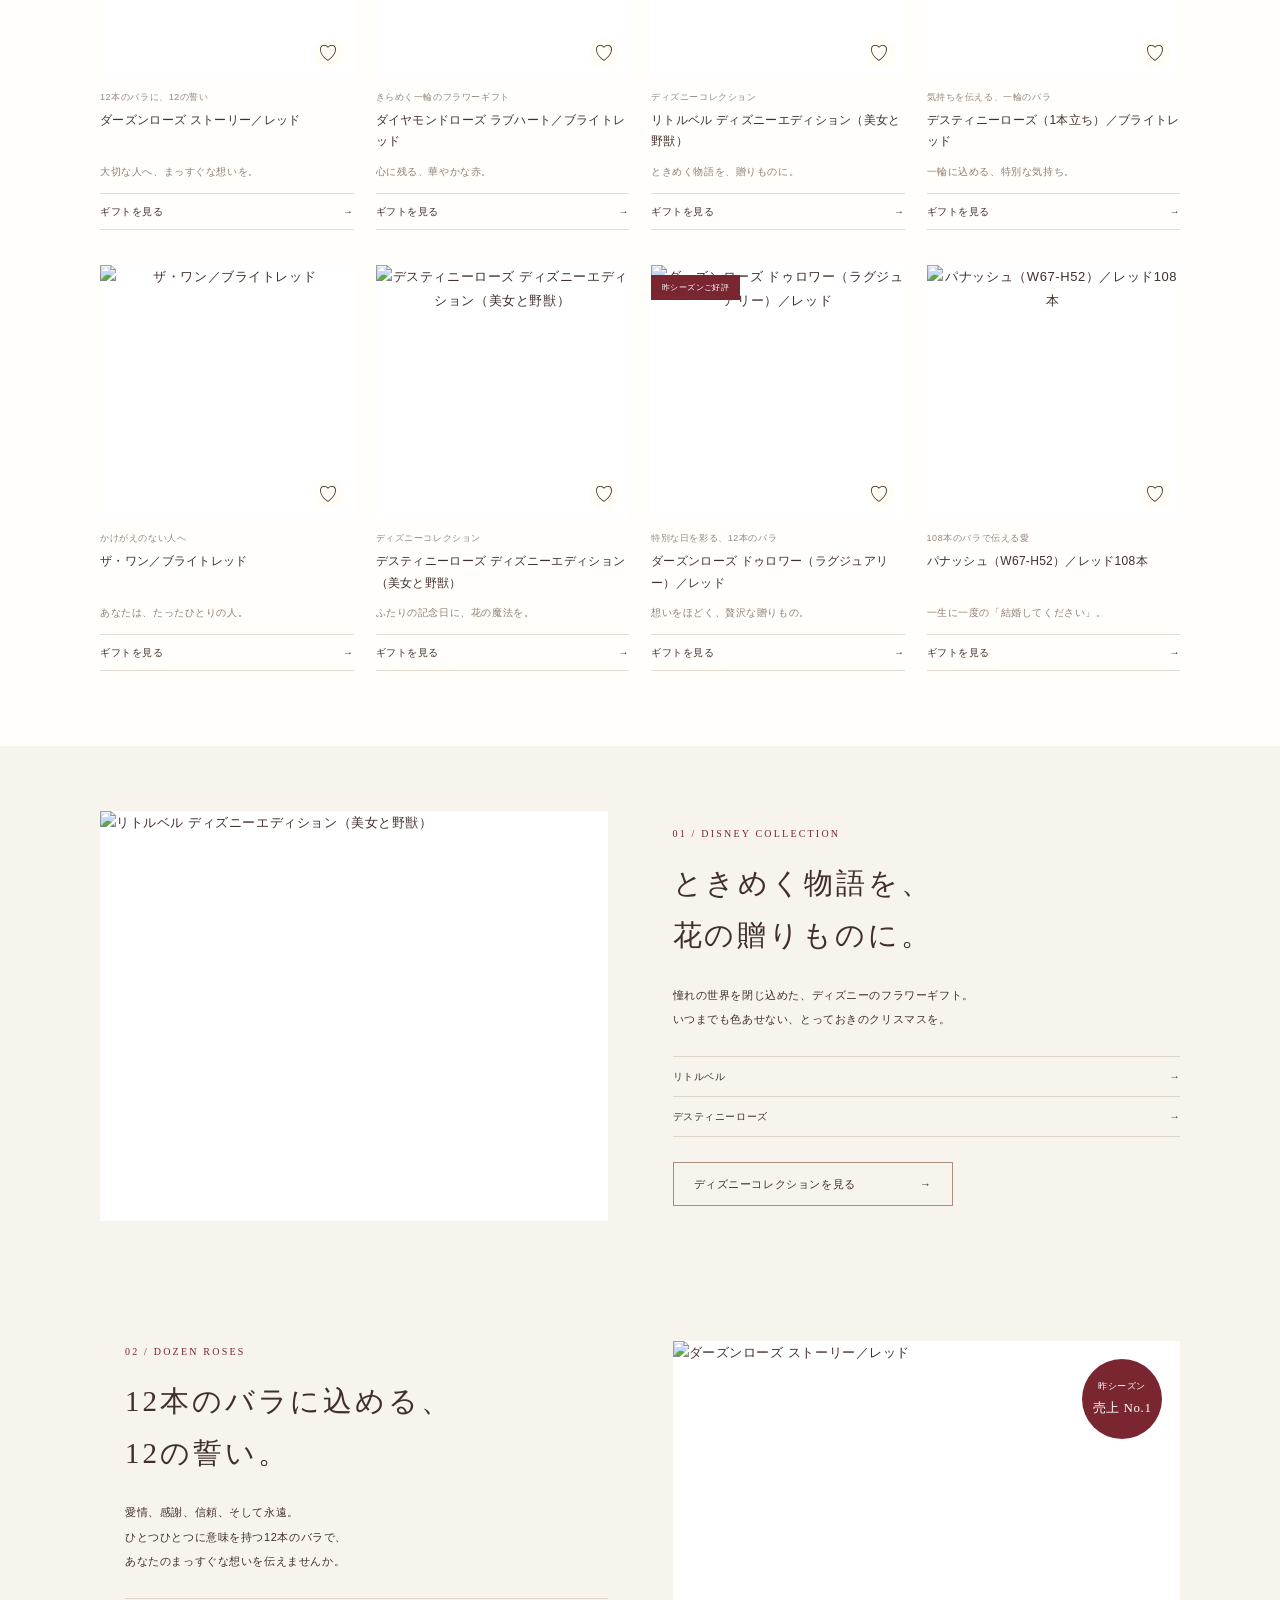
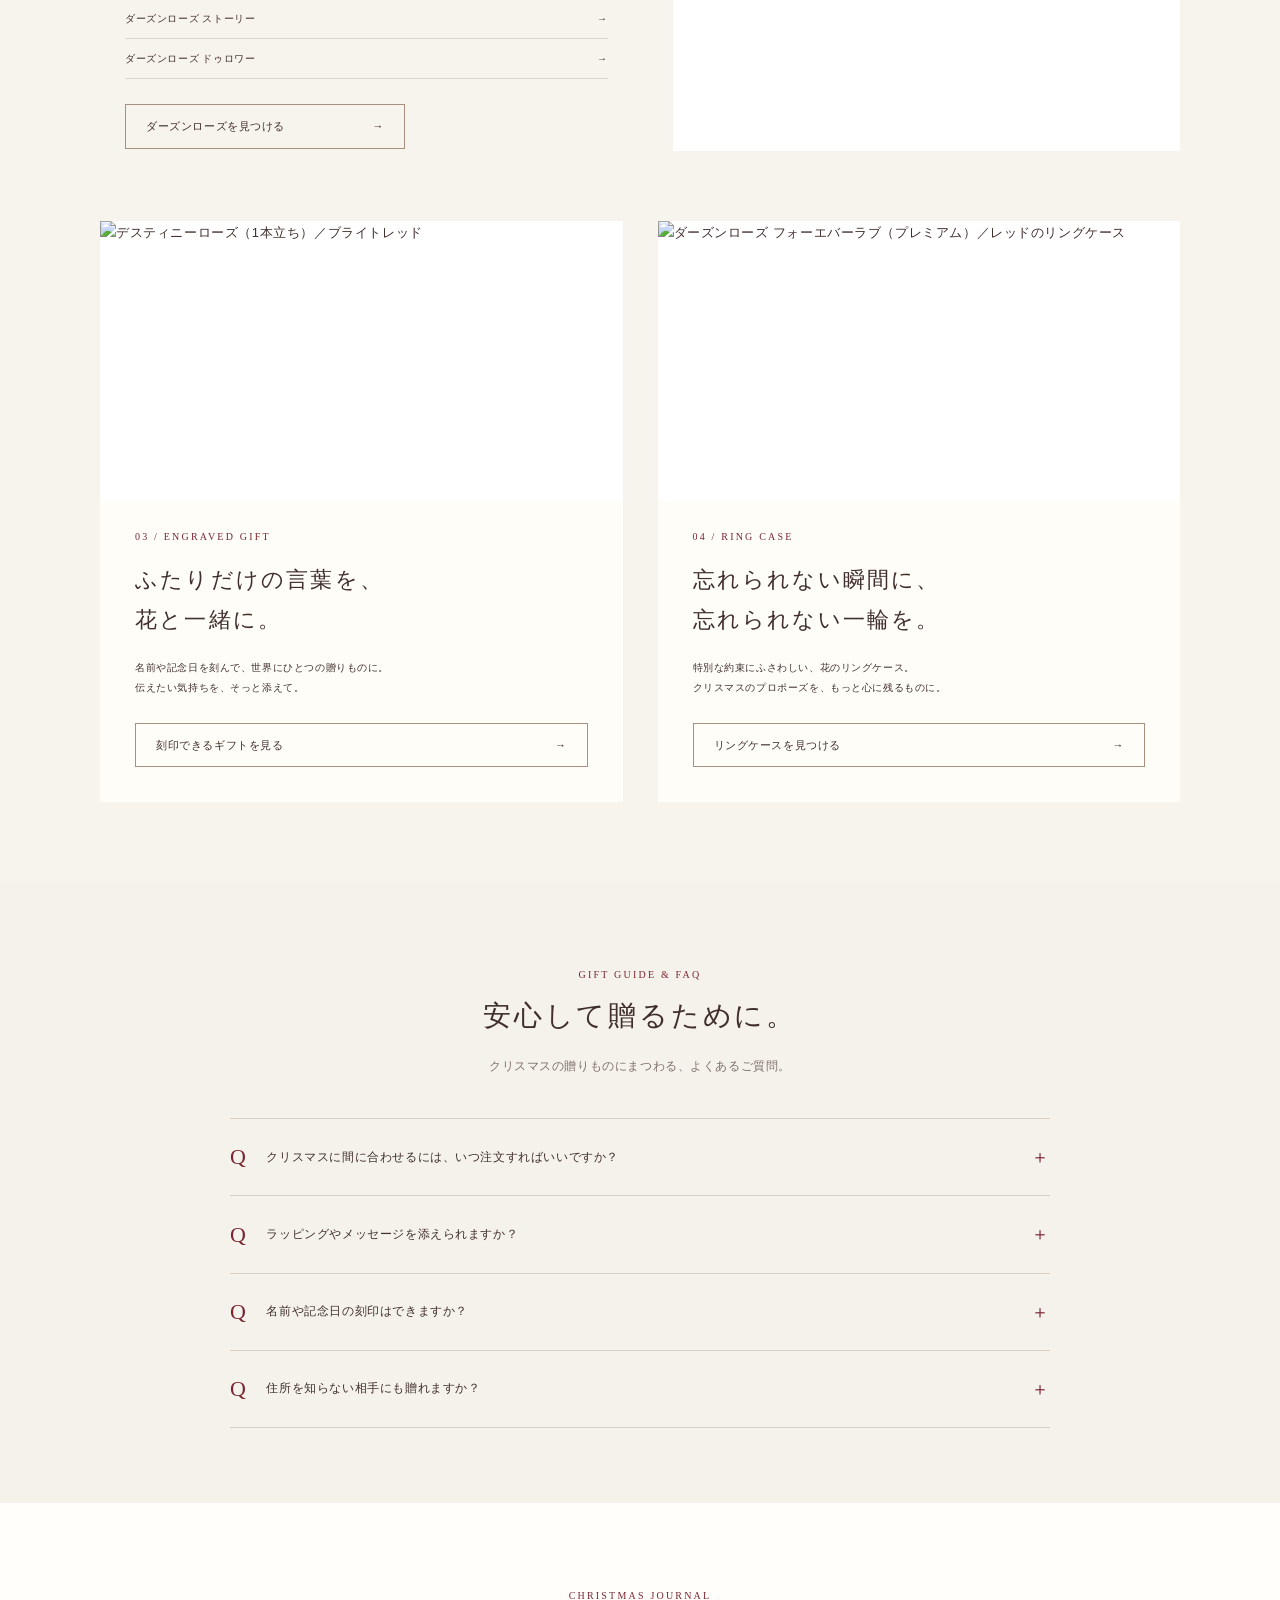
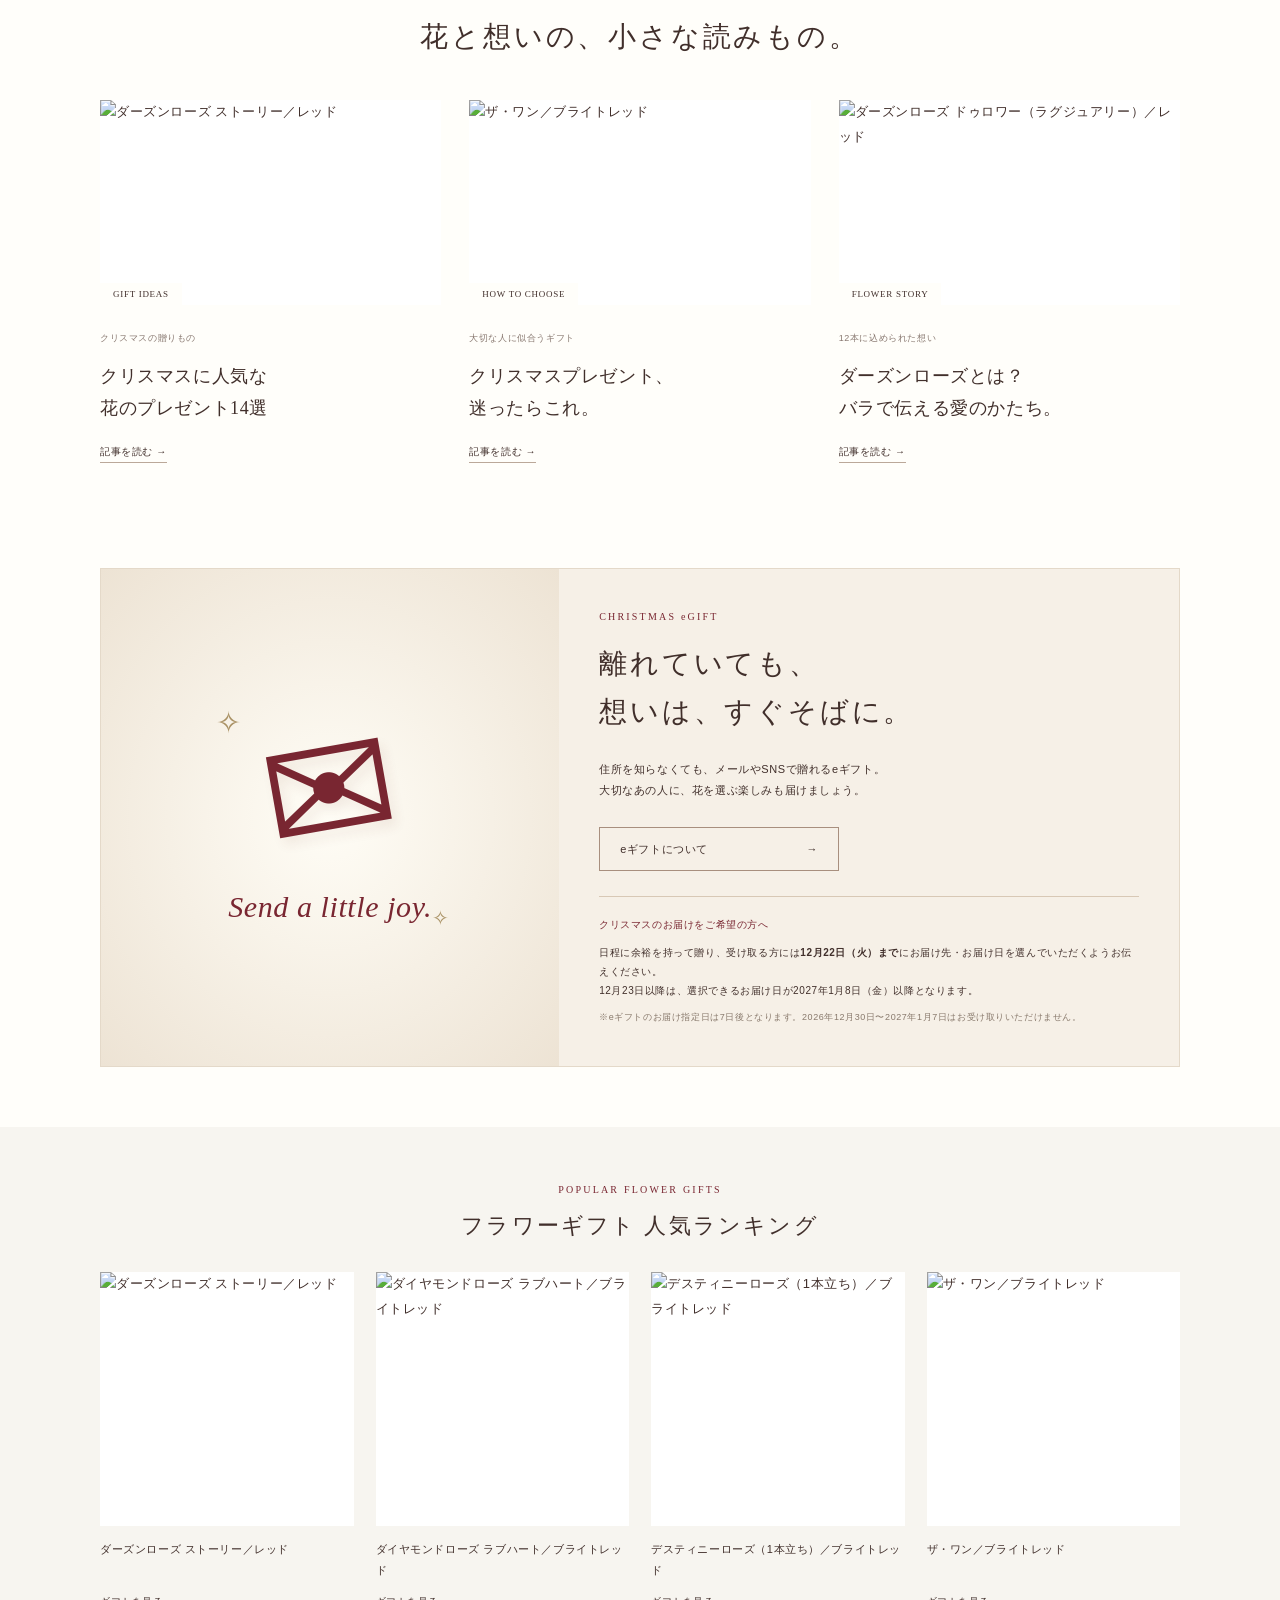
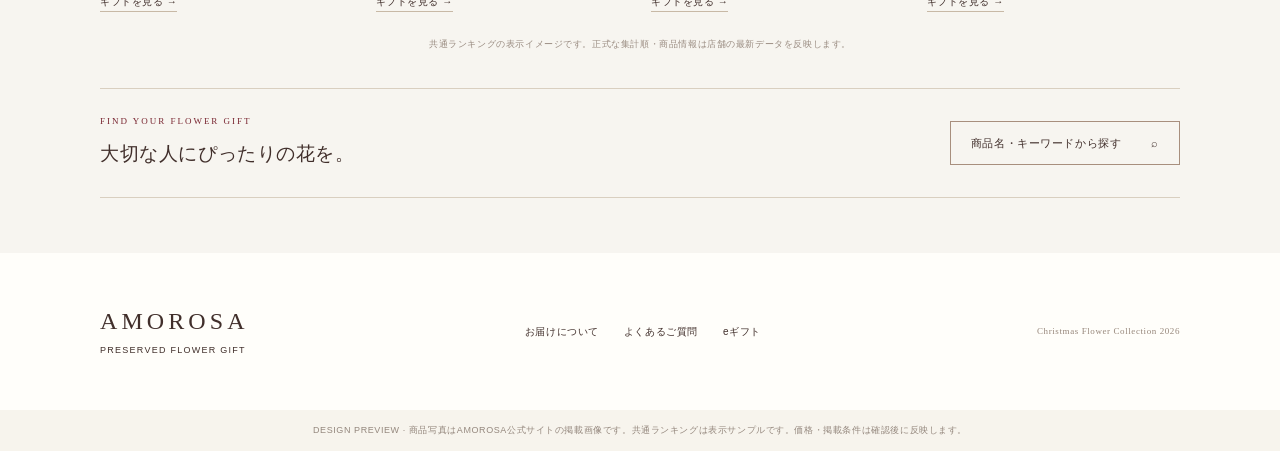
==== commit 6fad06b4: "Use verified AMOROSA product image URLs in Christmas design" ====
--- a/christmas-2026/index.html
+++ b/christmas-2026/index.html
@@ -16,16 +16,16 @@
     <section class="delivery wrap" id="delivery"><div class="delivery-heading"><svg viewBox="0 0 48 40" aria-hidden="true"><path d="M3 8h26v23H3zm26 8h9l7 9v6H29M8 8V4h13M0 15h14M0 21h9"/><circle cx="12" cy="32" r="4"/><circle cx="36" cy="32" r="4"/></svg><div><p class="eyebrow">CHRISTMAS DELIVERY</p><h2>クリスマスのお届けについて</h2></div></div><p>大切な日に、きちんと届くように。<br class="mobile-only">お早めのご注文がおすすめです。</p><a class="outline-button" href="#delivery-details" data-delivery-open>お届け日の目安を見る <span>→</span></a><div id="express-note" class="express-note" hidden>お急ぎ便のご案内を掲載しています。対象地域・受付時間をご確認ください。<a href="#delivery-details" data-delivery-open>詳細を見る →</a></div><details class="delivery-disclosure" id="delivery-details"><summary>お届け日の目安を詳しく見る <span>＋</span></summary><p class="delivery-intro">12月25日（金）のお届けをご希望の方へ、ご注文日の目安をご案内します。</p><div class="delivery-table"><div class="table-caption"><h3>通常便のお届け目安</h3><span>12月25日（金）お届けの場合</span></div><div class="table-row"><span>お届け日を指定する</span><strong>12月20日（日）まで</strong><span>のご注文</span></div><div class="table-row"><span>お届け日を指定しない <small>お届けに1日かかる地域</small></span><strong>12月22日（火）</strong><span>のご注文</span></div><div class="table-row"><span>お届け日を指定しない <small>お届けに2日かかる地域</small></span><strong>12月21日（月）</strong><span>のご注文</span></div></div><div id="express-details" class="express-table" hidden><h3>お急ぎ便のお届け目安</h3><p>お届けに1日かかる地域：<b>12月24日（木）午前11時まで</b>のご注文</p><p>お届けに2日かかる地域：<b>12月23日（水）午前11時まで</b>のご注文</p></div><p class="fine-print">※上記は現時点での目安です。正式な受付日程は確定後にご案内します。<br>※お届けに3〜6日かかる遠隔地は、上記より前のご注文が必要です。地域・商品・配送状況により異なりますので、ご注文時に最新の情報をご確認ください。</p></details></section>
     <section class="gifts section wrap" id="gifts"><div class="section-title"><p class="eyebrow">CHRISTMAS GIFT SELECTION</p><h2>昨年のクリスマスで選ばれた<br class="mobile-only">ギフト8選</h2><p>迷ったら、この贈りもの。大切な人の笑顔が浮かぶ、8つのフラワーギフト。</p><span class="ornament">✧</span></div><div class="product-grid" id="gift-grid"></div></section>
     <div class="collections" id="collections">
-      <section class="collection-section wrap" id="disney" data-collection="disney"><div class="collection-visual disney-visual"><div class="sprite tile-2"></div><span class="visual-word">A little magic.</span></div><div class="collection-copy"><p class="eyebrow">01 / DISNEY COLLECTION</p><h2>ときめく物語を、<br>花の贈りものに。</h2><p>憧れの世界を閉じ込めた、ディズニーのフラワーギフト。<br>いつまでも色あせない、とっておきのクリスマスを。</p><div class="mini-products"><button data-product="2">リトルベル <span>→</span></button><button data-modal="destiny">デスティニーローズ <span>→</span></button></div><button class="outline-button" data-modal="disney">ディズニーコレクションを見る <span>→</span></button></div></section>
-      <section class="collection-section wrap reversed" id="dozen" data-collection="dozen"><div class="collection-visual"><div class="sprite tile-0"></div><span class="visual-word">Twelve roses,<br>one promise.</span><span class="collection-badge">昨シーズン<br><b>売上 No.1</b></span></div><div class="collection-copy"><p class="eyebrow">02 / DOZEN ROSES</p><h2>12本のバラに込める、<br>12の誓い。</h2><p>愛情、感謝、信頼、そして永遠。<br>ひとつひとつに意味を持つ12本のバラで、<br>あなたのまっすぐな想いを伝えませんか。</p><div class="mini-products"><button data-product="0">ダーズンローズ ストーリー <span>→</span></button><button data-product="6">ダーズンローズ ドゥロワー <span>→</span></button></div><button class="outline-button" data-modal="dozen">ダーズンローズを見つける <span>→</span></button></div></section>
-      <section class="personal-section wrap" id="personal"><div class="personal-card"><div class="personal-photo"><div class="sprite tile-3"></div></div><div class="personal-copy"><p class="eyebrow">03 / ENGRAVED GIFT</p><h2>ふたりだけの言葉を、<br>花と一緒に。</h2><p>名前や記念日を刻んで、世界にひとつの贈りものに。<br>伝えたい気持ちを、そっと添えて。</p><button class="outline-button" data-modal="engraving">刻印できるギフトを見る <span>→</span></button></div></div><div class="personal-card"><div class="personal-photo"><div class="sprite tile-4"></div></div><div class="personal-copy"><p class="eyebrow">04 / RING CASE</p><h2>忘れられない瞬間に、<br>忘れられない一輪を。</h2><p>特別な約束にふさわしい、花のリングケース。<br>クリスマスのプロポーズを、もっと心に残るものに。</p><button class="outline-button" data-modal="ring">リングケースを見つける <span>→</span></button></div></div></section>
+      <section class="collection-section wrap" id="disney" data-collection="disney"><div class="collection-visual disney-visual"><img class="product-photo" src="https://mdrn0087.itembox.cloud/product/004/000000000469/000000000469-01.jpg" alt="リトルベル ディズニーエディション（美女と野獣）" loading="lazy" decoding="async"><span class="visual-word">A little magic.</span></div><div class="collection-copy"><p class="eyebrow">01 / DISNEY COLLECTION</p><h2>ときめく物語を、<br>花の贈りものに。</h2><p>憧れの世界を閉じ込めた、ディズニーのフラワーギフト。<br>いつまでも色あせない、とっておきのクリスマスを。</p><div class="mini-products"><button data-product="2">リトルベル <span>→</span></button><button data-modal="destiny">デスティニーローズ <span>→</span></button></div><button class="outline-button" data-modal="disney">ディズニーコレクションを見る <span>→</span></button></div></section>
+      <section class="collection-section wrap reversed" id="dozen" data-collection="dozen"><div class="collection-visual"><img class="product-photo" src="https://mdrn0087.itembox.cloud/product/005/000000000519/000000000519-01.jpg" alt="ダーズンローズ ストーリー／レッド" loading="lazy" decoding="async"><span class="visual-word">Twelve roses,<br>one promise.</span><span class="collection-badge">昨シーズン<br><b>売上 No.1</b></span></div><div class="collection-copy"><p class="eyebrow">02 / DOZEN ROSES</p><h2>12本のバラに込める、<br>12の誓い。</h2><p>愛情、感謝、信頼、そして永遠。<br>ひとつひとつに意味を持つ12本のバラで、<br>あなたのまっすぐな想いを伝えませんか。</p><div class="mini-products"><button data-product="0">ダーズンローズ ストーリー <span>→</span></button><button data-product="6">ダーズンローズ ドゥロワー <span>→</span></button></div><button class="outline-button" data-modal="dozen">ダーズンローズを見つける <span>→</span></button></div></section>
+      <section class="personal-section wrap" id="personal"><div class="personal-card"><div class="personal-photo"><img class="product-photo" src="https://mdrn0087.itembox.cloud/product/002/000000000275/000000000275-01.jpg" alt="デスティニーローズ（1本立ち）／ブライトレッド" loading="lazy" decoding="async"></div><div class="personal-copy"><p class="eyebrow">03 / ENGRAVED GIFT</p><h2>ふたりだけの言葉を、<br>花と一緒に。</h2><p>名前や記念日を刻んで、世界にひとつの贈りものに。<br>伝えたい気持ちを、そっと添えて。</p><button class="outline-button" data-modal="engraving">刻印できるギフトを見る <span>→</span></button></div></div><div class="personal-card"><div class="personal-photo"><img class="product-photo" src="https://mdrn0087.itembox.cloud/product/004/000000000408/000000000408-02.jpg" alt="ダーズンローズ フォーエバーラブ（プレミアム）／レッドのリングケース" loading="lazy" decoding="async"></div><div class="personal-copy"><p class="eyebrow">04 / RING CASE</p><h2>忘れられない瞬間に、<br>忘れられない一輪を。</h2><p>特別な約束にふさわしい、花のリングケース。<br>クリスマスのプロポーズを、もっと心に残るものに。</p><button class="outline-button" data-modal="ring">リングケースを見つける <span>→</span></button></div></div></section>
     </div>
     <section class="guide section" id="guide"><div class="wrap"><div class="section-title"><p class="eyebrow">GIFT GUIDE & FAQ</p><h2>安心して贈るために。</h2><p>クリスマスの贈りものにまつわる、よくあるご質問。</p></div><div class="faq-list"><details><summary>クリスマスに間に合わせるには、いつ注文すればいいですか？<span>＋</span></summary><p>お届け日指定の有無と地域により異なります。上記のお届け目安をご確認のうえ、余裕を持ってご注文ください。刻印・名入れ商品は制作日数も必要なため、商品ごとの案内もご確認ください。</p></details><details><summary>ラッピングやメッセージを添えられますか？<span>＋</span></summary><p>対応できるラッピングやメッセージサービスは商品により異なります。商品ごとのご案内と、ご注文時の選択項目をご確認ください。</p></details><details><summary>名前や記念日の刻印はできますか？<span>＋</span></summary><p>刻印に対応したギフトをご用意しています。文字数や制作日数は商品によって異なります。刻印・名入れをご希望の方は、日程に余裕を持ってお選びください。</p></details><details><summary>住所を知らない相手にも贈れますか？<span>＋</span></summary><p>対象商品のeギフトをご利用いただけます。クリスマスのお届けをご希望の方は、受け取る方にも早めにお届け先・お届け日を選んでいただくようお伝えください。<a href="#egift">eギフトのご案内を見る →</a></p></details></div></div></section>
-    <section class="journal section wrap" id="journal"><div class="section-title"><p class="eyebrow">CHRISTMAS JOURNAL</p><h2>花と想いの、小さな読みもの。</h2></div><div class="journal-grid"><button class="journal-card" data-modal="article-flowers"><div class="journal-image"><div class="sprite tile-0"></div><span>GIFT IDEAS</span></div><div class="journal-copy"><small>クリスマスの贈りもの</small><h3>クリスマスに人気な<br>花のプレゼント14選</h3><span class="article-arrow">記事を読む →</span></div></button><button class="journal-card" data-modal="article-choose"><div class="journal-image"><div class="sprite tile-4"></div><span>HOW TO CHOOSE</span></div><div class="journal-copy"><small>大切な人に似合うギフト</small><h3>クリスマスプレゼント、<br>迷ったらこれ。</h3><span class="article-arrow">記事を読む →</span></div></button><button class="journal-card" data-modal="article-dozen"><div class="journal-image"><div class="sprite tile-6"></div><span>FLOWER STORY</span></div><div class="journal-copy"><small>12本に込められた想い</small><h3>ダーズンローズとは？<br>バラで伝える愛のかたち。</h3><span class="article-arrow">記事を読む →</span></div></button></div></section>
+    <section class="journal section wrap" id="journal"><div class="section-title"><p class="eyebrow">CHRISTMAS JOURNAL</p><h2>花と想いの、小さな読みもの。</h2></div><div class="journal-grid"><button class="journal-card" data-modal="article-flowers"><div class="journal-image"><img class="product-photo" src="https://mdrn0087.itembox.cloud/product/005/000000000519/000000000519-01.jpg" alt="ダーズンローズ ストーリー／レッド" loading="lazy" decoding="async"><span>GIFT IDEAS</span></div><div class="journal-copy"><small>クリスマスの贈りもの</small><h3>クリスマスに人気な<br>花のプレゼント14選</h3><span class="article-arrow">記事を読む →</span></div></button><button class="journal-card" data-modal="article-choose"><div class="journal-image"><img class="product-photo" src="https://mdrn0087.itembox.cloud/product/001/000000000176/000000000176-01.jpg" alt="ザ・ワン／ブライトレッド" loading="lazy" decoding="async"><span>HOW TO CHOOSE</span></div><div class="journal-copy"><small>大切な人に似合うギフト</small><h3>クリスマスプレゼント、<br>迷ったらこれ。</h3><span class="article-arrow">記事を読む →</span></div></button><button class="journal-card" data-modal="article-dozen"><div class="journal-image"><img class="product-photo" src="https://mdrn0087.itembox.cloud/product/003/000000000382/000000000382-01.jpg" alt="ダーズンローズ ドゥロワー（ラグジュアリー）／レッド" loading="lazy" decoding="async"><span>FLOWER STORY</span></div><div class="journal-copy"><small>12本に込められた想い</small><h3>ダーズンローズとは？<br>バラで伝える愛のかたち。</h3><span class="article-arrow">記事を読む →</span></div></button></div></section>
     <section class="egift wrap" id="egift"><div class="egift-visual"><span class="envelope">✉</span><span class="egift-script">Send a little joy.</span></div><div class="egift-copy"><p class="eyebrow">CHRISTMAS eGIFT</p><h2>離れていても、<br>想いは、すぐそばに。</h2><p>住所を知らなくても、メールやSNSで贈れるeギフト。<br>大切なあの人に、花を選ぶ楽しみも届けましょう。</p><button class="outline-button" data-modal="egift">eギフトについて <span>→</span></button><div class="egift-note"><b>クリスマスのお届けをご希望の方へ</b><p>日程に余裕を持って贈り、受け取る方には<b>12月22日（火）まで</b>にお届け先・お届け日を選んでいただくようお伝えください。<br>12月23日以降は、選択できるお届け日が2027年1月8日（金）以降となります。</p><p>※eギフトのお届け指定日は7日後となります。2026年12月30日〜2027年1月7日はお受け取りいただけません。</p></div></div></section>
     <section class="common-shopping" aria-label="サイト共通のショッピング案内"><div class="wrap"><div class="section-title"><p class="eyebrow">POPULAR FLOWER GIFTS</p><h2>フラワーギフト 人気ランキング</h2></div><div class="common-ranking" id="common-ranking"></div><p class="common-ranking-note">共通ランキングの表示イメージです。正式な集計順・商品情報は店舗の最新データを反映します。</p><div class="common-search"><div><p class="eyebrow">FIND YOUR FLOWER GIFT</p><h3>大切な人にぴったりの花を。</h3></div><button class="outline-button" data-search>商品名・キーワードから探す <span>⌕</span></button></div></div></section>
   </main>
-  <footer><div class="wrap footer-inner"><a class="wordmark" href="#top">AMOROSA<span>PRESERVED FLOWER GIFT</span></a><nav><a href="#delivery-details">お届けについて</a><a href="#guide">よくあるご質問</a><a href="#egift">eギフト</a></nav><p>Christmas Flower Collection 2026</p></div><div class="design-note">DESIGN PREVIEW · 商品画像・共通ランキングは表示イメージです。正式ロゴ・実商品写真・価格・リンクは素材確認後に反映します。</div></footer>
+  <footer><div class="wrap footer-inner"><a class="wordmark" href="#top">AMOROSA<span>PRESERVED FLOWER GIFT</span></a><nav><a href="#delivery-details">お届けについて</a><a href="#guide">よくあるご質問</a><a href="#egift">eギフト</a></nav><p>Christmas Flower Collection 2026</p></div><div class="design-note">DESIGN PREVIEW · 商品写真はAMOROSA公式サイトの掲載画像です。共通ランキングは表示サンプルです。価格・掲載条件は確認後に反映します。</div></footer>
   <button class="back-top" aria-label="ページ上部に戻る" data-top>↑</button>
   <dialog id="detail-dialog"><button class="dialog-close" aria-label="閉じる">×</button><div id="dialog-content"></div></dialog>
 </body></html>
--- a/christmas-2026/style.css
+++ b/christmas-2026/style.css
@@ -1,7 +1,13 @@
-:root{--red:#792631;--dark:#412f2b;--muted:#887870;--cream:#f7f3ed;--line:#e5ddd4;--gold:#a99164;--serif:'Noto Serif JP','Yu Mincho','Hiragino Mincho ProN',serif;--sans:'Noto Sans JP','Hiragino Kaku Gothic ProN','Yu Gothic',sans-serif}*{box-sizing:border-box}html{scroll-behavior:smooth;scroll-padding-top:30px}body{margin:0;color:var(--dark);background:#fffefa;font-family:var(--sans);font-size:13px;line-height:1.9;letter-spacing:.045em}button,a{-webkit-tap-highlight-color:transparent}a{color:inherit;text-decoration:none}button{font:inherit;letter-spacing:inherit;color:inherit;cursor:pointer}button:disabled{cursor:default}button:focus-visible,a:focus-visible,summary:focus-visible{outline:3px solid #b69b64;outline-offset:5px}button{border:0;background:none}button:hover,a:hover{color:var(--red)}button,a{transition:background .2s,color .2s,transform .3s}p,h1,h2,h3{margin-top:0}h1,h2,h3{font-family:var(--serif);font-weight:500}h2{font-size:28px;letter-spacing:.1em;line-height:1.65}.wrap{width:min(1080px,calc(100% - 72px));margin-inline:auto}.announcement{text-align:center;background:var(--red);color:white;font-size:10px;padding:7px 18px;letter-spacing:.13em}.announcement span{margin-left:32px;opacity:.8;font-family:Georgia,serif;letter-spacing:.12em}.site-header{height:105px;max-width:1320px;margin:auto;padding:0 54px;display:flex;align-items:center;justify-content:space-between;gap:40px}.wordmark{font:29px Georgia,serif;letter-spacing:.07em;line-height:1.1;white-space:nowrap}.wordmark span{display:block;font:9px var(--sans);letter-spacing:.2em;margin-top:10px}.site-header nav{display:flex;gap:38px;font-size:11px}.header-actions{display:flex;gap:20px;align-items:center}.icon-button{font:30px Georgia,serif;position:relative;padding:0 5px}.heart{font-size:26px}#favorite-count{position:absolute;right:-4px;top:-2px;background:var(--red);color:white;border-radius:50%;width:17px;height:17px;font:10px/17px sans-serif}.breadcrumb{font-size:10px;color:var(--muted);padding:15px 0}.breadcrumb span{padding:0 12px}.hero{height:610px;position:relative;overflow:hidden;max-width:1600px;margin:auto;background:#efe6d8}.hero-photo{position:absolute;inset:0;background:url('assets/christmas-hero.png') 100% 52%/auto 118% no-repeat}.hero-photo:after{content:'';position:absolute;inset:0;background:linear-gradient(90deg,#f4ede1 0%,#f4ede1f2 17%,#f4ede1bc 31%,#f4ede100 58%)}.hero-copy{position:relative;width:min(1080px,calc(100% - 72px));margin:auto;padding-top:55px}.eyebrow{font:10px/1.6 Georgia,serif;letter-spacing:.22em;color:var(--red);margin-bottom:15px}.hero-script{font:italic 61px/1.15 Georgia,serif;letter-spacing:-.04em;color:var(--red);margin:22px 0 19px}.hero h1{font-size:34px;line-height:1.7;letter-spacing:.14em;margin-bottom:22px}.hero-description{font-size:12px;line-height:2.2;margin-bottom:28px}.button{display:inline-flex;justify-content:space-between;align-items:center;gap:38px;padding:14px 28px;font-size:12px;min-width:260px}.red{background:var(--red);color:white}.red:hover{background:#60212b;color:white;transform:translateY(-2px)}.button span{font-size:18px}.hero-small{font:9px Georgia,serif;letter-spacing:.2em;margin-top:24px;color:#726451}.hero-small span{margin:0 12px}.vertical-note{position:absolute;right:22px;top:100px;writing-mode:vertical-rl;font:9px Georgia,serif;letter-spacing:.25em;color:#fffefa}.intro{text-align:center;padding:47px 0 30px}.intro p:last-child{font-family:var(--serif);font-size:15px;line-height:2.1;letter-spacing:.12em}.coupon{background:#f8f1e8;border:1px solid #dac7ad;outline:1px dashed #c8ac85;outline-offset:-8px;padding:27px 35px;display:flex;align-items:center;justify-content:space-between;gap:25px;max-width:960px}.coupon-label{font:14px Georgia,serif;letter-spacing:.15em}.coupon-label span{display:block;font:11px var(--sans);letter-spacing:.05em;margin-top:10px}.coupon-value{border-inline:1px solid #ddcbb4;padding:0 38px;color:var(--red);text-align:center;white-space:nowrap}.coupon-value>span{display:block;font-size:10px;line-height:1.2}.coupon-value strong{font:48px/1.1 Georgia,serif}.coupon-value small{font:19px var(--serif);margin-left:7px}.coupon-end{font-size:10px}.coupon-end p{margin:0 0 8px}.coupon-end b{font:24px Georgia,serif}.text-button{padding:0;border-bottom:1px solid #bb9b85;font-size:11px}.text-button span{margin-left:50px}.delivery{max-width:960px;border:1px solid var(--line);margin-top:25px;padding:25px 27px;display:flex;align-items:center;justify-content:space-between;gap:20px;flex-wrap:wrap}.delivery-heading{display:flex;align-items:center;gap:18px}.delivery-heading svg{width:39px;fill:none;stroke:var(--red);stroke-width:1.2}.delivery-heading .eyebrow{font-size:9px;margin-bottom:3px}.delivery h2{font-size:15px;letter-spacing:.03em;margin:0}.delivery>p{font-size:10px;line-height:1.9;margin:0}.outline-button{border:1px solid #a88f7e;padding:13px 20px;display:inline-flex;align-items:center;justify-content:space-between;gap:30px;font-size:11px;line-height:1.5}.outline-button:hover{background:var(--red);border-color:var(--red);color:white}.delivery .outline-button{font-size:10px;padding:11px 13px;gap:18px}.express-note{width:100%;padding-top:12px;border-top:1px solid var(--line);color:var(--red);font-size:11px}.express-note a{margin-left:15px;text-decoration:underline}[hidden]{display:none!important}.section-nav{display:grid;grid-template-columns:repeat(5,1fr);padding:35px 0 0;max-width:960px}.section-nav a{text-align:center;font-size:11px;line-height:1.5;border-right:1px solid var(--line)}.section-nav a:last-child{border:0}.section-nav a>span{display:block;font:30px/1.3 Georgia,serif;color:var(--gold);margin-bottom:8px}.section-nav small{display:block;font:8px Georgia,serif;letter-spacing:.1em;color:#9d8f82;margin-top:7px}.section{padding-top:85px;padding-bottom:75px}.section-title{text-align:center;margin-bottom:40px}.section-title .eyebrow{margin-bottom:10px}.section-title h2{margin-bottom:16px}.section-title>p:not(.eyebrow){font-size:12px;line-height:1.9;color:#7f7169}.ornament{display:block;color:var(--gold);font-size:27px;margin:22px auto 0;position:relative;line-height:1}.ornament:before,.ornament:after{content:'';display:inline-block;vertical-align:middle;width:45px;height:1px;background:#cabc9f;margin:0 17px}.product-grid{display:grid;grid-template-columns:repeat(4,1fr);gap:35px 22px}.product-card{position:relative;min-width:0}.product-visual{aspect-ratio:1;background:#efe5d7;position:relative;overflow:hidden}.sprite{width:100%;height:100%;background-image:url('assets/gift-collection.png');background-size:400% 200%;background-repeat:no-repeat;transition:transform .5s}.tile-0{background-position:0 0}.tile-1{background-position:33.333333% 0}.tile-2{background-position:66.666667% 0}.tile-3{background-position:100% 0}.tile-4{background-position:0 100%}.tile-5{background-position:33.333333% 100%}.tile-6{background-position:66.666667% 100%}.tile-7{background-position:100% 100%}.product-image-button{display:block;padding:0;width:100%;height:100%}.product-image-button:hover .sprite{transform:scale(1.04)}.product-favorite{position:absolute;right:10px;bottom:9px;background:#fffdf4de;border-radius:50%;width:30px;height:30px;font:20px/30px Georgia,serif;padding:0}.product-favorite[aria-pressed=true]{color:var(--red)}.product-badge{position:absolute;top:10px;left:0;padding:5px 11px;background:var(--red);color:white;font-size:8px;letter-spacing:.05em;z-index:1}.product-category{font-size:9px;color:#95867c;margin:12px 0 4px}.product-card h3{font:12px/1.8 var(--sans);margin-bottom:8px;min-height:44px;letter-spacing:.025em}.product-caption{color:#8f7e72;font-size:10px;margin-bottom:12px}.product-link{width:100%;padding:8px 0;border-block:1px solid var(--line);display:flex;justify-content:space-between;font-size:10px}.product-link:hover{background:#f6efe6}.collections{background:var(--cream);padding:80px 0}.collection-section{display:grid;grid-template-columns:1fr 1fr;align-items:center;margin-top:55px;gap:65px}.collection-visual{height:410px;position:relative;overflow:hidden}.collection-visual .sprite{background-size:400% 200%}.visual-word{position:absolute;bottom:25px;left:25px;font:italic 30px/1.15 Georgia,serif;color:white;text-shadow:0 1px 8px #532a2760}.collection-copy h2{font-size:29px;line-height:1.8;margin-bottom:21px}.collection-copy>p:not(.eyebrow){font-size:11px;line-height:2.2}.collection-copy .outline-button{margin-top:25px;min-width:280px}.mini-products{border-top:1px solid #ded4c7;margin-top:25px}.mini-products button{display:flex;justify-content:space-between;font-size:10px;width:100%;border-bottom:1px solid #ded4c7;padding:10px 0;text-align:left}.reversed .collection-visual{order:2}.reversed .collection-copy{order:1;padding-left:25px}.collection-badge{position:absolute;right:18px;top:18px;border-radius:50%;width:80px;height:80px;display:flex;flex-direction:column;align-items:center;justify-content:center;color:white;background:var(--red);font-size:9px}.collection-badge b{font-weight:400;font-family:var(--serif);font-size:13px}.personal-section{display:grid;grid-template-columns:1fr 1fr;gap:35px;margin-top:70px}.personal-card{background:#fffdf8}.personal-photo{height:280px;overflow:hidden}.personal-copy{padding:28px 35px 35px}.personal-copy h2{font-size:22px;line-height:1.8}.personal-copy p:not(.eyebrow){font-size:10px;line-height:2}.personal-copy .outline-button{width:100%;margin-top:15px}.delivery-details{max-width:880px}.delivery-table{border:1px solid var(--line)}.table-caption{display:flex;justify-content:space-between;align-items:center;background:#7b333b;color:white;padding:17px 25px}.table-caption h3{font-family:var(--sans);font-size:13px;margin:0}.table-caption span{font-size:10px}.table-row{display:grid;grid-template-columns:1.5fr 1fr .5fr;gap:10px;align-items:center;padding:17px 25px;border-top:1px solid var(--line);font-size:12px}.table-row small{display:block;font-size:10px;color:var(--muted)}.table-row strong{font-size:16px;color:var(--red);font-weight:500}.table-row>span:last-child{font-size:10px}.fine-print{font-size:10px;line-height:2;color:var(--muted);margin:15px 0 0}.express-table{background:#f8f0e8;padding:20px 25px;margin-top:20px}.express-table h3{font-size:16px}.express-table p{font-size:11px}.guide{background:#f5f2ec}.faq-list{max-width:820px;margin:auto;border-top:1px solid #d8cfc4}.faq-list details{border-bottom:1px solid #d8cfc4}.faq-list summary{cursor:pointer;padding:21px 0;display:flex;align-items:center;gap:20px;font-size:12px;list-style:none}.faq-list summary::-webkit-details-marker{display:none}.faq-list summary:before{content:'Q';font:22px Georgia,serif;color:var(--red)}.faq-list summary>span{margin-left:auto;font-size:18px;font-weight:300;color:var(--red)}.faq-list details[open] summary>span{transform:rotate(45deg)}.faq-list details>p{font-size:11px;padding:0 30px 12px 37px;line-height:2.1}.faq-list details>p a{display:block;margin-top:10px;text-decoration:underline}.journal-grid{display:grid;grid-template-columns:repeat(3,1fr);gap:28px}.journal-card{text-align:left;padding:0;display:block}.journal-image{height:205px;position:relative;overflow:hidden}.journal-image>span{position:absolute;bottom:0;left:0;background:#fffefa;padding:6px 13px;font:9px Georgia,serif;letter-spacing:.08em}.journal-card:hover .sprite{transform:scale(1.04)}.journal-copy{padding:20px 0}.journal-copy>small{font-size:9px;color:var(--muted)}.journal-copy h3{font-size:18px;line-height:1.8;margin:10px 0 14px}.article-arrow{font-size:10px;border-bottom:1px solid #bba899;padding-bottom:5px}.egift{display:grid;grid-template-columns:.85fr 1.15fr;border:1px solid #e4d9c9;margin-top:10px;margin-bottom:80px;background:#f6f0e7}.egift-visual{display:flex;align-items:center;justify-content:center;flex-direction:column;background:radial-gradient(ellipse at center,#fffdf6,#ede3d4);min-height:440px;position:relative}.egift-visual:before,.egift-visual:after{content:'✧';position:absolute;color:var(--gold);font-size:30px;left:25%;top:25%}.egift-visual:after{left:auto;right:24%;top:auto;bottom:26%;font-size:20px}.envelope{color:var(--red);font:160px/1 Georgia,serif;text-shadow:3px 8px 12px #6c302215;transform:rotate(-10deg)}.egift-script{font:italic 30px Georgia,serif;color:var(--red);margin-top:18px}.egift-copy{padding:40px}.egift-copy h2{font-size:28px;line-height:1.7}.egift-copy>p:not(.eyebrow){font-size:11px}.egift-copy .outline-button{margin:15px 0 25px;min-width:240px}.egift-note{border-top:1px solid #d8c8b5;padding-top:18px;font-size:10px;line-height:1.9}.egift-note>b{color:var(--red);font-weight:500}.egift-note p{margin:9px 0 0}.egift-note p:last-child{font-size:9px;color:#88796c}.closing{padding:65px 20px 75px;text-align:center;background:#efe9df}.closing-script{font:italic 47px Georgia,serif;letter-spacing:-.03em;color:var(--red);margin:20px 0}.closing>p:not(.eyebrow):not(.closing-script){font-size:12px}.closing .button{margin-top:20px}.footer-inner{padding:55px 0;display:flex;justify-content:space-between;align-items:center;gap:30px}.footer-inner .wordmark{font-size:24px}.footer-inner nav{display:flex;gap:25px;font-size:10px}.footer-inner>p{font:9px Georgia,serif;color:#96867a;margin:0}.design-note{padding:12px 20px;text-align:center;background:#f7f4ed;color:#94877d;font-size:9px}.back-top{position:fixed;right:22px;bottom:22px;border:1px solid #bdaa96;background:#fffcf2dd;width:40px;height:40px;font-size:20px;z-index:5}.mobile-only{display:none}dialog{width:min(520px,calc(100% - 36px));max-height:85vh;border:1px solid #d5c7b5;background:#fffdf7;padding:38px;color:var(--dark);box-shadow:0 20px 80px #0002}dialog::backdrop{background:#25161188;backdrop-filter:blur(4px)}.dialog-close{position:absolute;right:10px;top:5px;font-size:28px;padding:0 10px}.dialog-product-image{aspect-ratio:1;max-width:260px;margin:0 auto 25px}.dialog-title{font-size:21px;line-height:1.7;margin-top:10px}.dialog-text{font-size:12px;line-height:2}.dialog-note{background:#f2ebe1;padding:16px;font-size:11px;margin:20px 0 0}.favorite-list{list-style:none;padding:0}.favorite-list button{text-align:left;width:100%;padding:12px 0;border-bottom:1px solid var(--line)}.dialog-search{width:100%;border:1px solid #c8bba9;padding:12px;font:inherit;background:white;margin:10px 0 15px}.search-results button{text-align:left;display:block;padding:12px 0;border-bottom:1px solid var(--line);width:100%;font-size:12px}.search-results>p{font-size:12px}
+:root{--red:#792631;--dark:#412f2b;--muted:#887870;--cream:#f7f3ed;--line:#e5ddd4;--gold:#a99164;--serif:'Noto Serif JP','Yu Mincho','Hiragino Mincho ProN',serif;--sans:'Noto Sans JP','Hiragino Kaku Gothic ProN','Yu Gothic',sans-serif}*{box-sizing:border-box}html{scroll-behavior:smooth;scroll-padding-top:30px}body{margin:0;color:var(--dark);background:#fffefa;font-family:var(--sans);font-size:13px;line-height:1.9;letter-spacing:.045em}button,a{-webkit-tap-highlight-color:transparent}a{color:inherit;text-decoration:none}button{font:inherit;letter-spacing:inherit;color:inherit;cursor:pointer}button:disabled{cursor:default}button:focus-visible,a:focus-visible,summary:focus-visible{outline:3px solid #b69b64;outline-offset:5px}button{border:0;background:none}button:hover,a:hover{color:var(--red)}button,a{transition:background .2s,color .2s,transform .3s}p,h1,h2,h3{margin-top:0}h1,h2,h3{font-family:var(--serif);font-weight:500}h2{font-size:28px;letter-spacing:.1em;line-height:1.65}.wrap{width:min(1080px,calc(100% - 72px));margin-inline:auto}.announcement{text-align:center;background:var(--red);color:white;font-size:10px;padding:7px 18px;letter-spacing:.13em}.announcement span{margin-left:32px;opacity:.8;font-family:Georgia,serif;letter-spacing:.12em}.site-header{height:105px;max-width:1320px;margin:auto;padding:0 54px;display:flex;align-items:center;justify-content:space-between;gap:40px}.wordmark{font:29px Georgia,serif;letter-spacing:.07em;line-height:1.1;white-space:nowrap}.wordmark span{display:block;font:9px var(--sans);letter-spacing:.2em;margin-top:10px}.site-header nav{display:flex;gap:38px;font-size:11px}.header-actions{display:flex;gap:20px;align-items:center}.icon-button{font:30px Georgia,serif;position:relative;padding:0 5px}.heart{font-size:26px}#favorite-count{position:absolute;right:-4px;top:-2px;background:var(--red);color:white;border-radius:50%;width:17px;height:17px;font:10px/17px sans-serif}.breadcrumb{font-size:10px;color:var(--muted);padding:15px 0}.breadcrumb span{padding:0 12px}.hero{height:610px;position:relative;overflow:hidden;max-width:1600px;margin:auto;background:#efe6d8}.hero-photo{position:absolute;inset:0;background:url('https://mdrn0087.itembox.cloud/product/005/000000000519/000000000519-01.jpg') 100% 52%/auto 118% no-repeat}.hero-photo:after{content:'';position:absolute;inset:0;background:linear-gradient(90deg,#f4ede1 0%,#f4ede1f2 17%,#f4ede1bc 31%,#f4ede100 58%)}.hero-copy{position:relative;width:min(1080px,calc(100% - 72px));margin:auto;padding-top:55px}.eyebrow{font:10px/1.6 Georgia,serif;letter-spacing:.22em;color:var(--red);margin-bottom:15px}.hero-script{font:italic 61px/1.15 Georgia,serif;letter-spacing:-.04em;color:var(--red);margin:22px 0 19px}.hero h1{font-size:34px;line-height:1.7;letter-spacing:.14em;margin-bottom:22px}.hero-description{font-size:12px;line-height:2.2;margin-bottom:28px}.button{display:inline-flex;justify-content:space-between;align-items:center;gap:38px;padding:14px 28px;font-size:12px;min-width:260px}.red{background:var(--red);color:white}.red:hover{background:#60212b;color:white;transform:translateY(-2px)}.button span{font-size:18px}.hero-small{font:9px Georgia,serif;letter-spacing:.2em;margin-top:24px;color:#726451}.hero-small span{margin:0 12px}.vertical-note{position:absolute;right:22px;top:100px;writing-mode:vertical-rl;font:9px Georgia,serif;letter-spacing:.25em;color:#fffefa}.intro{text-align:center;padding:47px 0 30px}.intro p:last-child{font-family:var(--serif);font-size:15px;line-height:2.1;letter-spacing:.12em}.coupon{background:#f8f1e8;border:1px solid #dac7ad;outline:1px dashed #c8ac85;outline-offset:-8px;padding:27px 35px;display:flex;align-items:center;justify-content:space-between;gap:25px;max-width:960px}.coupon-label{font:14px Georgia,serif;letter-spacing:.15em}.coupon-label span{display:block;font:11px var(--sans);letter-spacing:.05em;margin-top:10px}.coupon-value{border-inline:1px solid #ddcbb4;padding:0 38px;color:var(--red);text-align:center;white-space:nowrap}.coupon-value>span{display:block;font-size:10px;line-height:1.2}.coupon-value strong{font:48px/1.1 Georgia,serif}.coupon-value small{font:19px var(--serif);margin-left:7px}.coupon-end{font-size:10px}.coupon-end p{margin:0 0 8px}.coupon-end b{font:24px Georgia,serif}.text-button{padding:0;border-bottom:1px solid #bb9b85;font-size:11px}.text-button span{margin-left:50px}.delivery{max-width:960px;border:1px solid var(--line);margin-top:25px;padding:25px 27px;display:flex;align-items:center;justify-content:space-between;gap:20px;flex-wrap:wrap}.delivery-heading{display:flex;align-items:center;gap:18px}.delivery-heading svg{width:39px;fill:none;stroke:var(--red);stroke-width:1.2}.delivery-heading .eyebrow{font-size:9px;margin-bottom:3px}.delivery h2{font-size:15px;letter-spacing:.03em;margin:0}.delivery>p{font-size:10px;line-height:1.9;margin:0}.outline-button{border:1px solid #a88f7e;padding:13px 20px;display:inline-flex;align-items:center;justify-content:space-between;gap:30px;font-size:11px;line-height:1.5}.outline-button:hover{background:var(--red);border-color:var(--red);color:white}.delivery .outline-button{font-size:10px;padding:11px 13px;gap:18px}.express-note{width:100%;padding-top:12px;border-top:1px solid var(--line);color:var(--red);font-size:11px}.express-note a{margin-left:15px;text-decoration:underline}[hidden]{display:none!important}.section-nav{display:grid;grid-template-columns:repeat(5,1fr);padding:35px 0 0;max-width:960px}.section-nav a{text-align:center;font-size:11px;line-height:1.5;border-right:1px solid var(--line)}.section-nav a:last-child{border:0}.section-nav a>span{display:block;font:30px/1.3 Georgia,serif;color:var(--gold);margin-bottom:8px}.section-nav small{display:block;font:8px Georgia,serif;letter-spacing:.1em;color:#9d8f82;margin-top:7px}.section{padding-top:85px;padding-bottom:75px}.section-title{text-align:center;margin-bottom:40px}.section-title .eyebrow{margin-bottom:10px}.section-title h2{margin-bottom:16px}.section-title>p:not(.eyebrow){font-size:12px;line-height:1.9;color:#7f7169}.ornament{display:block;color:var(--gold);font-size:27px;margin:22px auto 0;position:relative;line-height:1}.ornament:before,.ornament:after{content:'';display:inline-block;vertical-align:middle;width:45px;height:1px;background:#cabc9f;margin:0 17px}.product-grid{display:grid;grid-template-columns:repeat(4,1fr);gap:35px 22px}.product-card{position:relative;min-width:0}.product-visual{aspect-ratio:1;background:#efe5d7;position:relative;overflow:hidden}.product-photo{display:block;width:100%;height:100%;object-fit:contain;background:#fff;transition:transform .5s}.product-image-button{display:block;padding:0;width:100%;height:100%}.product-image-button:hover .product-photo{transform:scale(1.04)}.product-favorite{position:absolute;right:10px;bottom:9px;background:#fffdf4de;border-radius:50%;width:30px;height:30px;font:20px/30px Georgia,serif;padding:0}.product-favorite[aria-pressed=true]{color:var(--red)}.product-badge{position:absolute;top:10px;left:0;padding:5px 11px;background:var(--red);color:white;font-size:8px;letter-spacing:.05em;z-index:1}.product-category{font-size:9px;color:#95867c;margin:12px 0 4px}.product-card h3{font:12px/1.8 var(--sans);margin-bottom:8px;min-height:44px;letter-spacing:.025em}.product-caption{color:#8f7e72;font-size:10px;margin-bottom:12px}.product-link{width:100%;padding:8px 0;border-block:1px solid var(--line);display:flex;justify-content:space-between;font-size:10px}.product-link:hover{background:#f6efe6}.collections{background:var(--cream);padding:80px 0}.collection-section{display:grid;grid-template-columns:1fr 1fr;align-items:center;margin-top:55px;gap:65px}.collection-visual{height:410px;position:relative;overflow:hidden}.collection-visual .product-photo{object-fit:contain}.visual-word{position:absolute;bottom:25px;left:25px;font:italic 30px/1.15 Georgia,serif;color:white;text-shadow:0 1px 8px #532a2760}.collection-copy h2{font-size:29px;line-height:1.8;margin-bottom:21px}.collection-copy>p:not(.eyebrow){font-size:11px;line-height:2.2}.collection-copy .outline-button{margin-top:25px;min-width:280px}.mini-products{border-top:1px solid #ded4c7;margin-top:25px}.mini-products button{display:flex;justify-content:space-between;font-size:10px;width:100%;border-bottom:1px solid #ded4c7;padding:10px 0;text-align:left}.reversed .collection-visual{order:2}.reversed .collection-copy{order:1;padding-left:25px}.collection-badge{position:absolute;right:18px;top:18px;border-radius:50%;width:80px;height:80px;display:flex;flex-direction:column;align-items:center;justify-content:center;color:white;background:var(--red);font-size:9px}.collection-badge b{font-weight:400;font-family:var(--serif);font-size:13px}.personal-section{display:grid;grid-template-columns:1fr 1fr;gap:35px;margin-top:70px}.personal-card{background:#fffdf8}.personal-photo{height:280px;overflow:hidden}.personal-copy{padding:28px 35px 35px}.personal-copy h2{font-size:22px;line-height:1.8}.personal-copy p:not(.eyebrow){font-size:10px;line-height:2}.personal-copy .outline-button{width:100%;margin-top:15px}.delivery-details{max-width:880px}.delivery-table{border:1px solid var(--line)}.table-caption{display:flex;justify-content:space-between;align-items:center;background:#7b333b;color:white;padding:17px 25px}.table-caption h3{font-family:var(--sans);font-size:13px;margin:0}.table-caption span{font-size:10px}.table-row{display:grid;grid-template-columns:1.5fr 1fr .5fr;gap:10px;align-items:center;padding:17px 25px;border-top:1px solid var(--line);font-size:12px}.table-row small{display:block;font-size:10px;color:var(--muted)}.table-row strong{font-size:16px;color:var(--red);font-weight:500}.table-row>span:last-child{font-size:10px}.fine-print{font-size:10px;line-height:2;color:var(--muted);margin:15px 0 0}.express-table{background:#f8f0e8;padding:20px 25px;margin-top:20px}.express-table h3{font-size:16px}.express-table p{font-size:11px}.guide{background:#f5f2ec}.faq-list{max-width:820px;margin:auto;border-top:1px solid #d8cfc4}.faq-list details{border-bottom:1px solid #d8cfc4}.faq-list summary{cursor:pointer;padding:21px 0;display:flex;align-items:center;gap:20px;font-size:12px;list-style:none}.faq-list summary::-webkit-details-marker{display:none}.faq-list summary:before{content:'Q';font:22px Georgia,serif;color:var(--red)}.faq-list summary>span{margin-left:auto;font-size:18px;font-weight:300;color:var(--red)}.faq-list details[open] summary>span{transform:rotate(45deg)}.faq-list details>p{font-size:11px;padding:0 30px 12px 37px;line-height:2.1}.faq-list details>p a{display:block;margin-top:10px;text-decoration:underline}.journal-grid{display:grid;grid-template-columns:repeat(3,1fr);gap:28px}.journal-card{text-align:left;padding:0;display:block}.journal-image{height:205px;position:relative;overflow:hidden}.journal-image>span{position:absolute;bottom:0;left:0;background:#fffefa;padding:6px 13px;font:9px Georgia,serif;letter-spacing:.08em}.journal-card:hover .product-photo{transform:scale(1.04)}.journal-copy{padding:20px 0}.journal-copy>small{font-size:9px;color:var(--muted)}.journal-copy h3{font-size:18px;line-height:1.8;margin:10px 0 14px}.article-arrow{font-size:10px;border-bottom:1px solid #bba899;padding-bottom:5px}.egift{display:grid;grid-template-columns:.85fr 1.15fr;border:1px solid #e4d9c9;margin-top:10px;margin-bottom:80px;background:#f6f0e7}.egift-visual{display:flex;align-items:center;justify-content:center;flex-direction:column;background:radial-gradient(ellipse at center,#fffdf6,#ede3d4);min-height:440px;position:relative}.egift-visual:before,.egift-visual:after{content:'✧';position:absolute;color:var(--gold);font-size:30px;left:25%;top:25%}.egift-visual:after{left:auto;right:24%;top:auto;bottom:26%;font-size:20px}.envelope{color:var(--red);font:160px/1 Georgia,serif;text-shadow:3px 8px 12px #6c302215;transform:rotate(-10deg)}.egift-script{font:italic 30px Georgia,serif;color:var(--red);margin-top:18px}.egift-copy{padding:40px}.egift-copy h2{font-size:28px;line-height:1.7}.egift-copy>p:not(.eyebrow){font-size:11px}.egift-copy .outline-button{margin:15px 0 25px;min-width:240px}.egift-note{border-top:1px solid #d8c8b5;padding-top:18px;font-size:10px;line-height:1.9}.egift-note>b{color:var(--red);font-weight:500}.egift-note p{margin:9px 0 0}.egift-note p:last-child{font-size:9px;color:#88796c}.closing{padding:65px 20px 75px;text-align:center;background:#efe9df}.closing-script{font:italic 47px Georgia,serif;letter-spacing:-.03em;color:var(--red);margin:20px 0}.closing>p:not(.eyebrow):not(.closing-script){font-size:12px}.closing .button{margin-top:20px}.footer-inner{padding:55px 0;display:flex;justify-content:space-between;align-items:center;gap:30px}.footer-inner .wordmark{font-size:24px}.footer-inner nav{display:flex;gap:25px;font-size:10px}.footer-inner>p{font:9px Georgia,serif;color:#96867a;margin:0}.design-note{padding:12px 20px;text-align:center;background:#f7f4ed;color:#94877d;font-size:9px}.back-top{position:fixed;right:22px;bottom:22px;border:1px solid #bdaa96;background:#fffcf2dd;width:40px;height:40px;font-size:20px;z-index:5}.mobile-only{display:none}dialog{width:min(520px,calc(100% - 36px));max-height:85vh;border:1px solid #d5c7b5;background:#fffdf7;padding:38px;color:var(--dark);box-shadow:0 20px 80px #0002}dialog::backdrop{background:#25161188;backdrop-filter:blur(4px)}.dialog-close{position:absolute;right:10px;top:5px;font-size:28px;padding:0 10px}.dialog-product-image{aspect-ratio:1;max-width:260px;margin:0 auto 25px}.dialog-title{font-size:21px;line-height:1.7;margin-top:10px}.dialog-text{font-size:12px;line-height:2}.dialog-note{background:#f2ebe1;padding:16px;font-size:11px;margin:20px 0 0}.favorite-list{list-style:none;padding:0}.favorite-list button{text-align:left;width:100%;padding:12px 0;border-bottom:1px solid var(--line)}.dialog-search{width:100%;border:1px solid #c8bba9;padding:12px;font:inherit;background:white;margin:10px 0 15px}.search-results button{text-align:left;display:block;padding:12px 0;border-bottom:1px solid var(--line);width:100%;font-size:12px}.search-results>p{font-size:12px}
 @media(min-width:1450px){.hero-photo{background-size:auto 140%;background-position:100% 48%}.hero-photo:after{background:linear-gradient(90deg,#f4ede1 0%,#f4ede1f0 20%,#f4ede1aa 36%,transparent 62%)}}
 @media(max-width:1000px){.site-header{padding:0 35px;gap:25px}.site-header nav{gap:20px}.hero-photo{background-position:75% center}.hero-photo:after{background:linear-gradient(90deg,#f4ede1f5,#f4ede1e6 20%,#f4ede180 45%,transparent 80%)}.hero-copy{padding-top:60px}.hero h1{font-size:30px}.hero-script{font-size:54px}.coupon{padding:25px}.coupon-value{padding:0 20px}.coupon-label{font-size:11px}.coupon-label span{font-size:9px}.coupon-end b{font-size:22px}.delivery>p{display:none}.collection-section{gap:35px}.collection-visual{height:350px}.collection-copy h2{font-size:25px}.collection-copy>p:not(.eyebrow){font-size:10px}.collection-copy .outline-button{min-width:230px}.personal-copy{padding:25px}.personal-copy h2{font-size:20px}.personal-photo{height:240px}.egift-copy{padding:30px}.footer-inner>p{display:none}}
 @media(max-width:640px){body{font-size:12px}.wrap{width:calc(100% - 36px)}.announcement{font-size:9px;padding:7px 10px}.announcement span{display:none}.site-header{height:82px;padding:0 22px;gap:15px}.wordmark{font-size:25px}.wordmark span{font-size:8px;margin-top:7px}.site-header nav{display:none}.header-actions{gap:13px}.breadcrumb{font-size:9px;padding:11px 0}.hero{height:750px}.hero-photo{inset:0 0 auto;height:420px;background-size:auto 115%;background-position:65% 50%}.hero-photo:after{background:linear-gradient(0deg,#f1e9dc 0%,#f1e9dc00 27%)}.hero-copy{width:calc(100% - 42px);padding-top:365px;text-align:center}.hero .eyebrow{font-size:9px;margin-bottom:12px}.hero-script{font-size:44px;margin:0 0 10px;line-height:1.1}.hero h1{font-size:25px;line-height:1.65;margin-bottom:14px}.hero-description{font-size:10px;line-height:2; margin-bottom:18px}.hero .button{font-size:11px;padding:11px 22px;min-width:260px}.hero-small{font-size:8px;margin-top:18px}.vertical-note{font-size:8px;right:12px;top:24px}.intro{padding:35px 0 21px}.intro .eyebrow{font-size:8px}.intro p:last-child{font-size:12px}.coupon{display:grid;grid-template-columns:1fr 1fr;gap:15px 8px;padding:25px 21px;outline-offset:-6px}.coupon-label{font-size:10px;letter-spacing:.06em}.coupon-label span{font-size:9px;line-height:1.8;max-width:130px}.coupon-value{border-right:0;padding:0 0 0 12px}.coupon-value strong{font-size:42px}.coupon-value small{font-size:16px}.coupon-end{grid-column:1/-1;border-top:1px solid #ddcbb4;padding-top:12px;display:flex;justify-content:space-between;gap:8px;align-items:center}.coupon-end p{font-size:9px;margin:0}.coupon-end b{font-size:20px}.text-button{font-size:9px}.text-button span{margin-left:10px}.delivery{padding:20px;margin-top:18px;gap:18px;justify-content:center}.delivery-heading{gap:14px;width:100%;justify-content:center}.delivery h2{font-size:14px}.delivery-heading .eyebrow{font-size:8px}.delivery>p{display:block;text-align:center;font-size:10px;width:100%}.delivery .outline-button{width:100%;font-size:10px;padding:11px 16px}.express-note{font-size:10px}.section-nav{padding-top:28px;grid-template-columns:repeat(5,1fr);width:calc(100% - 20px)}.section-nav a{font-size:8px;letter-spacing:0;padding:0 2px}.section-nav small{font-size:6px;letter-spacing:0}.section-nav a>span{font-size:25px;margin-bottom:6px}.section{padding-top:55px;padding-bottom:45px}.section-title{margin-bottom:28px}.section-title .eyebrow{font-size:8px}.section-title h2{font-size:22px;line-height:1.6;margin-bottom:12px;letter-spacing:.06em}.section-title>p:not(.eyebrow){font-size:10px;line-height:2;max-width:300px;margin-inline:auto}.ornament{font-size:22px;margin-top:19px}.product-grid{grid-template-columns:repeat(2,1fr);gap:25px 13px}.product-category{font-size:8px;margin-top:10px}.product-card h3{font-size:10px;line-height:1.8;min-height:37px}.product-caption{font-size:9px;margin-bottom:10px}.product-link{font-size:9px}.product-badge{font-size:7px;top:8px;padding:4px 7px}.product-favorite{width:26px;height:26px;font-size:18px;line-height:26px;bottom:8px;right:8px}.collections{padding:50px 0}.collections>.section-title{padding:0 18px}.collections>.section-title h2{font-size:20px}.collection-section{grid-template-columns:1fr;gap:25px;margin-top:38px}.collection-visual{height:auto;aspect-ratio:1.1}.visual-word{font-size:28px;left:22px;bottom:22px}.collection-copy{padding:0 12px}.collection-copy h2{font-size:25px;margin-bottom:15px;line-height:1.65}.collection-copy>p:not(.eyebrow){font-size:11px}.collection-copy .outline-button{width:100%;margin-top:20px}.mini-products{margin-top:20px}.mini-products button{font-size:10px}.reversed .collection-visual{order:0}.reversed .collection-copy{order:0;padding-left:12px}.collection-badge{width:70px;height:70px;font-size:8px}.collection-badge b{font-size:12px}.personal-section{grid-template-columns:1fr;margin-top:38px;gap:25px}.personal-photo{height:auto;aspect-ratio:1.4}.personal-copy{padding:25px}.personal-copy h2{font-size:23px;margin-bottom:15px}.personal-copy p:not(.eyebrow){font-size:11px}.table-caption{padding:15px;display:block}.table-caption h3{font-size:12px;margin-bottom:5px}.table-caption span{font-size:9px}.table-row{grid-template-columns:1fr auto;gap:5px;padding:15px}.table-row>span:first-child{font-size:10px}.table-row small{font-size:8px}.table-row strong{font-size:13px}.table-row>span:last-child{grid-column:2;font-size:8px;text-align:right}.fine-print{font-size:9px}.express-table{padding:16px}.express-table p{font-size:10px}.faq-list summary{font-size:10px;gap:12px;padding:18px 0;line-height:1.9}.faq-list summary:before{font-size:20px}.faq-list details>p{font-size:10px;padding-left:27px;padding-right:15px}.journal-grid{grid-template-columns:1fr;gap:25px}.journal-card{display:grid;grid-template-columns:1fr 1fr;gap:18px;align-items:center}.journal-image{height:auto;aspect-ratio:1}.journal-image>span{font-size:7px;padding:4px 8px}.journal-copy{padding:0}.journal-copy>small{font-size:8px}.journal-copy h3{font-size:14px;line-height:1.8;margin:8px 0 13px}.article-arrow{font-size:9px}.egift{grid-template-columns:1fr;margin-top:5px;margin-bottom:45px}.egift-visual{min-height:220px}.envelope{font-size:110px}.egift-script{font-size:27px;margin-top:5px}.egift-visual:before{top:22%;left:22%;font-size:22px}.egift-copy{padding:28px 24px}.egift-copy h2{font-size:25px}.egift-copy>p:not(.eyebrow){font-size:10px}.egift-copy .outline-button{width:100%;min-width:0}.egift-note{font-size:9px}.egift-note p:last-child{font-size:8px}.closing{padding:45px 18px}.closing .eyebrow{font-size:8px}.closing-script{font-size:36px}.closing>p:not(.eyebrow):not(.closing-script){font-size:10px}.closing .button{font-size:11px}.footer-inner{flex-direction:column;gap:25px;padding:40px 0}.footer-inner .wordmark{text-align:center}.footer-inner nav{font-size:9px;gap:22px}.design-note{font-size:8px;line-height:1.9;padding:12px 25px}.back-top{right:12px;bottom:12px;width:34px;height:34px;font-size:18px}.mobile-only{display:block}dialog{padding:32px 24px}.dialog-title{font-size:19px}.dialog-text{font-size:11px}}
-.coupon{margin-top:32px}.wordmark{letter-spacing:.17em}.wordmark span{letter-spacing:.14em}.delivery-disclosure{flex:0 0 100%;max-width:100%;margin:0;border-top:1px solid var(--line);padding-top:14px}.delivery-disclosure>summary{display:flex;align-items:center;justify-content:space-between;font-size:11px;cursor:pointer;list-style:none;color:var(--red)}.delivery-disclosure>summary::-webkit-details-marker{display:none}.delivery-disclosure>summary span{font-size:18px}.delivery-disclosure[open]>summary span{transform:rotate(45deg)}.delivery-intro{font-size:10px;margin:18px 0}.delivery-disclosure .table-row{padding:15px 20px}.delivery-disclosure .table-caption{padding:14px 20px}.delivery-disclosure .fine-print{font-size:9px}.collections{padding-top:0}.collections>.collection-section:first-child{margin-top:0}.collection-section{padding-top:65px}.personal-section{padding-bottom:0}.common-shopping{background:#f7f5f0;padding:55px 0}.common-shopping .section-title{margin-bottom:28px}.common-shopping .section-title h2{font-size:22px}.common-ranking{display:grid;grid-template-columns:repeat(4,1fr);gap:22px}.common-rank-card{padding:0;text-align:left}.common-rank-image{aspect-ratio:1;overflow:hidden}.common-rank-card h3{font:11px/1.9 var(--sans);margin:13px 0 8px;min-height:42px}.common-rank-card>span{font-size:10px;border-bottom:1px solid #c8b9a6;padding-bottom:4px}.common-rank-card:hover .sprite{transform:scale(1.04)}.common-ranking-note{font-size:9px;color:#998b80;text-align:center;margin:22px 0 35px}.common-search{display:flex;justify-content:space-between;align-items:center;border-block:1px solid #d9cfc0;padding:25px 0;gap:20px}.common-search .eyebrow{font-size:9px;margin-bottom:8px}.common-search h3{font-size:19px;margin:0}.egift{margin-bottom:60px}
+.coupon{margin-top:32px}.wordmark{letter-spacing:.17em}.wordmark span{letter-spacing:.14em}.delivery-disclosure{flex:0 0 100%;max-width:100%;margin:0;border-top:1px solid var(--line);padding-top:14px}.delivery-disclosure>summary{display:flex;align-items:center;justify-content:space-between;font-size:11px;cursor:pointer;list-style:none;color:var(--red)}.delivery-disclosure>summary::-webkit-details-marker{display:none}.delivery-disclosure>summary span{font-size:18px}.delivery-disclosure[open]>summary span{transform:rotate(45deg)}.delivery-intro{font-size:10px;margin:18px 0}.delivery-disclosure .table-row{padding:15px 20px}.delivery-disclosure .table-caption{padding:14px 20px}.delivery-disclosure .fine-print{font-size:9px}.collections{padding-top:0}.collections>.collection-section:first-child{margin-top:0}.collection-section{padding-top:65px}.personal-section{padding-bottom:0}.common-shopping{background:#f7f5f0;padding:55px 0}.common-shopping .section-title{margin-bottom:28px}.common-shopping .section-title h2{font-size:22px}.common-ranking{display:grid;grid-template-columns:repeat(4,1fr);gap:22px}.common-rank-card{padding:0;text-align:left}.common-rank-image{aspect-ratio:1;overflow:hidden}.common-rank-card h3{font:11px/1.9 var(--sans);margin:13px 0 8px;min-height:42px}.common-rank-card>span{font-size:10px;border-bottom:1px solid #c8b9a6;padding-bottom:4px}.common-rank-card:hover .product-photo{transform:scale(1.04)}.common-ranking-note{font-size:9px;color:#998b80;text-align:center;margin:22px 0 35px}.common-search{display:flex;justify-content:space-between;align-items:center;border-block:1px solid #d9cfc0;padding:25px 0;gap:20px}.common-search .eyebrow{font-size:9px;margin-bottom:8px}.common-search h3{font-size:19px;margin:0}.egift{margin-bottom:60px}
 @media(max-width:640px){.coupon{margin-top:24px}.delivery-disclosure>summary{font-size:10px}.delivery-disclosure .table-row{padding:13px 12px}.delivery-disclosure .table-caption{padding:12px}.delivery-disclosure .fine-print{font-size:8px}.collection-section{padding-top:35px}.collections{padding-top:0}.common-shopping{padding:40px 0}.common-shopping .section-title h2{font-size:19px}.common-ranking{grid-template-columns:repeat(2,1fr);gap:22px 13px}.common-rank-card h3{font-size:10px;min-height:38px}.common-rank-card>span{font-size:9px}.common-ranking-note{font-size:8px;margin:20px 0 25px}.common-search{flex-direction:column;align-items:stretch;gap:18px}.common-search h3{font-size:17px}.common-search .outline-button{width:100%}.egift{margin-bottom:40px}}
 @media(prefers-reduced-motion:reduce){html{scroll-behavior:auto}*,*:before,*:after{transition:none!important}}
+
+/* Official product photographs: show complete products without grid crops. */
+.hero-photo{left:48%;background-size:contain!important;background-position:center!important;background-color:#fff}.hero-photo:after{display:none}.collection-visual,.personal-photo,.product-visual,.journal-image,.common-rank-image{background:#fff}.visual-word{display:none}.dialog-product-image .product-photo{object-fit:contain}
+@media(max-width:640px){.hero-photo{left:0;height:355px;background-size:contain!important}.hero-photo:after{display:none}}
+
+@media print{.icon-button,.product-favorite,.back-top,.design-note,dialog{display:none!important}.product-card,.collection-section,.personal-card,.egift,.journal-card{break-inside:avoid}.hero{break-inside:avoid}body{-webkit-print-color-adjust:exact;print-color-adjust:exact}}
